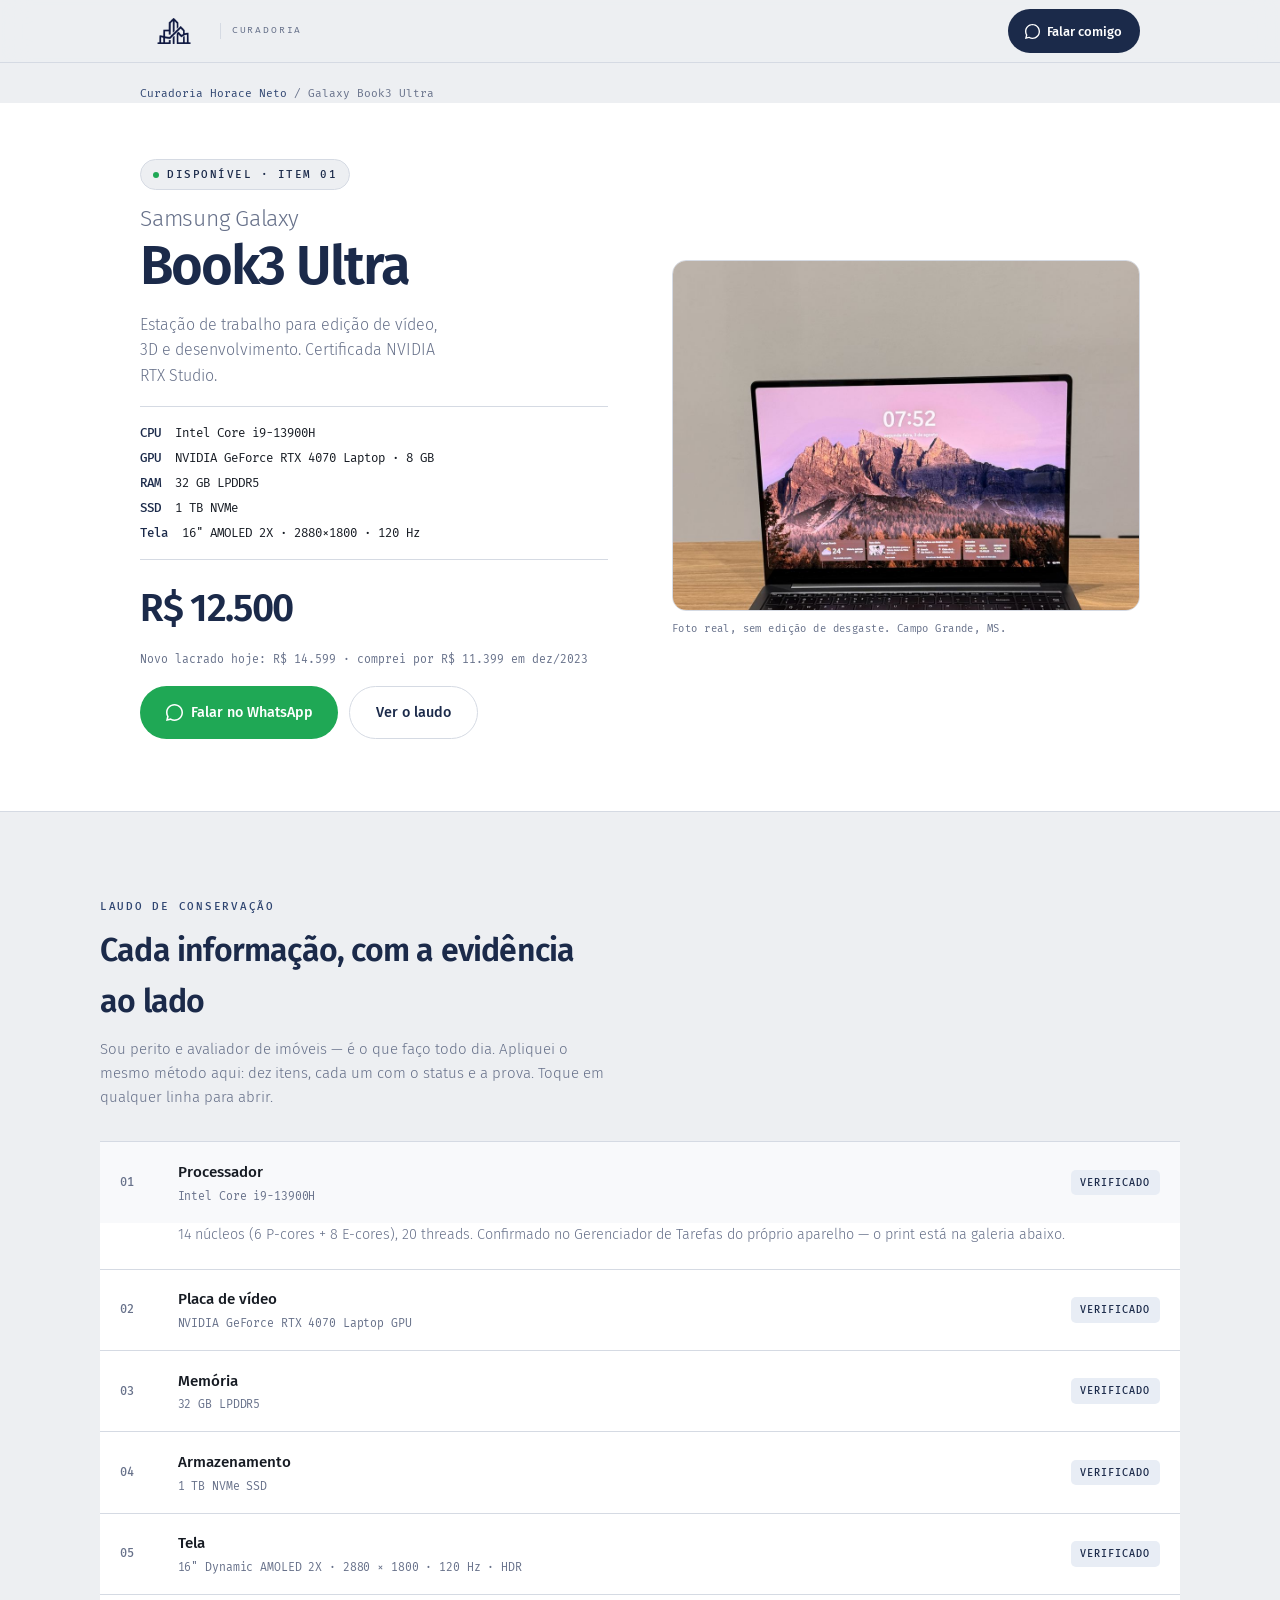
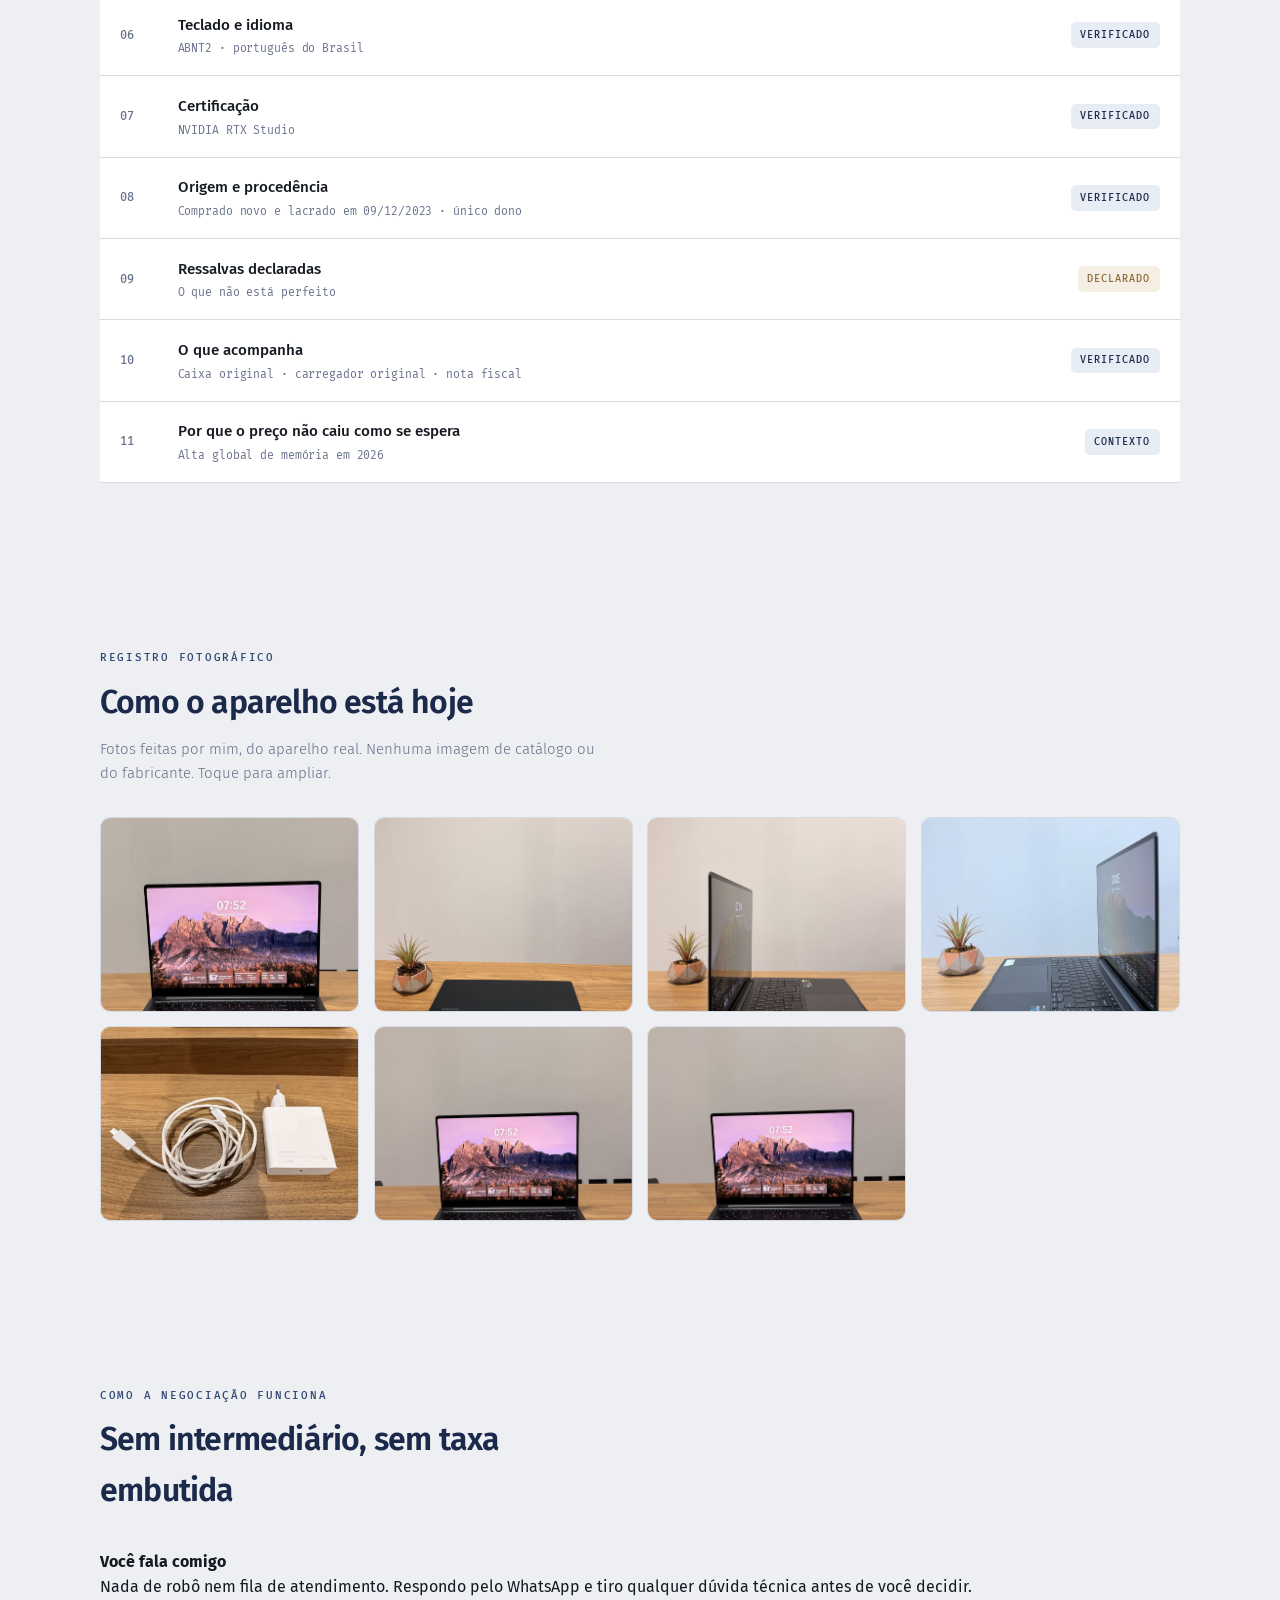
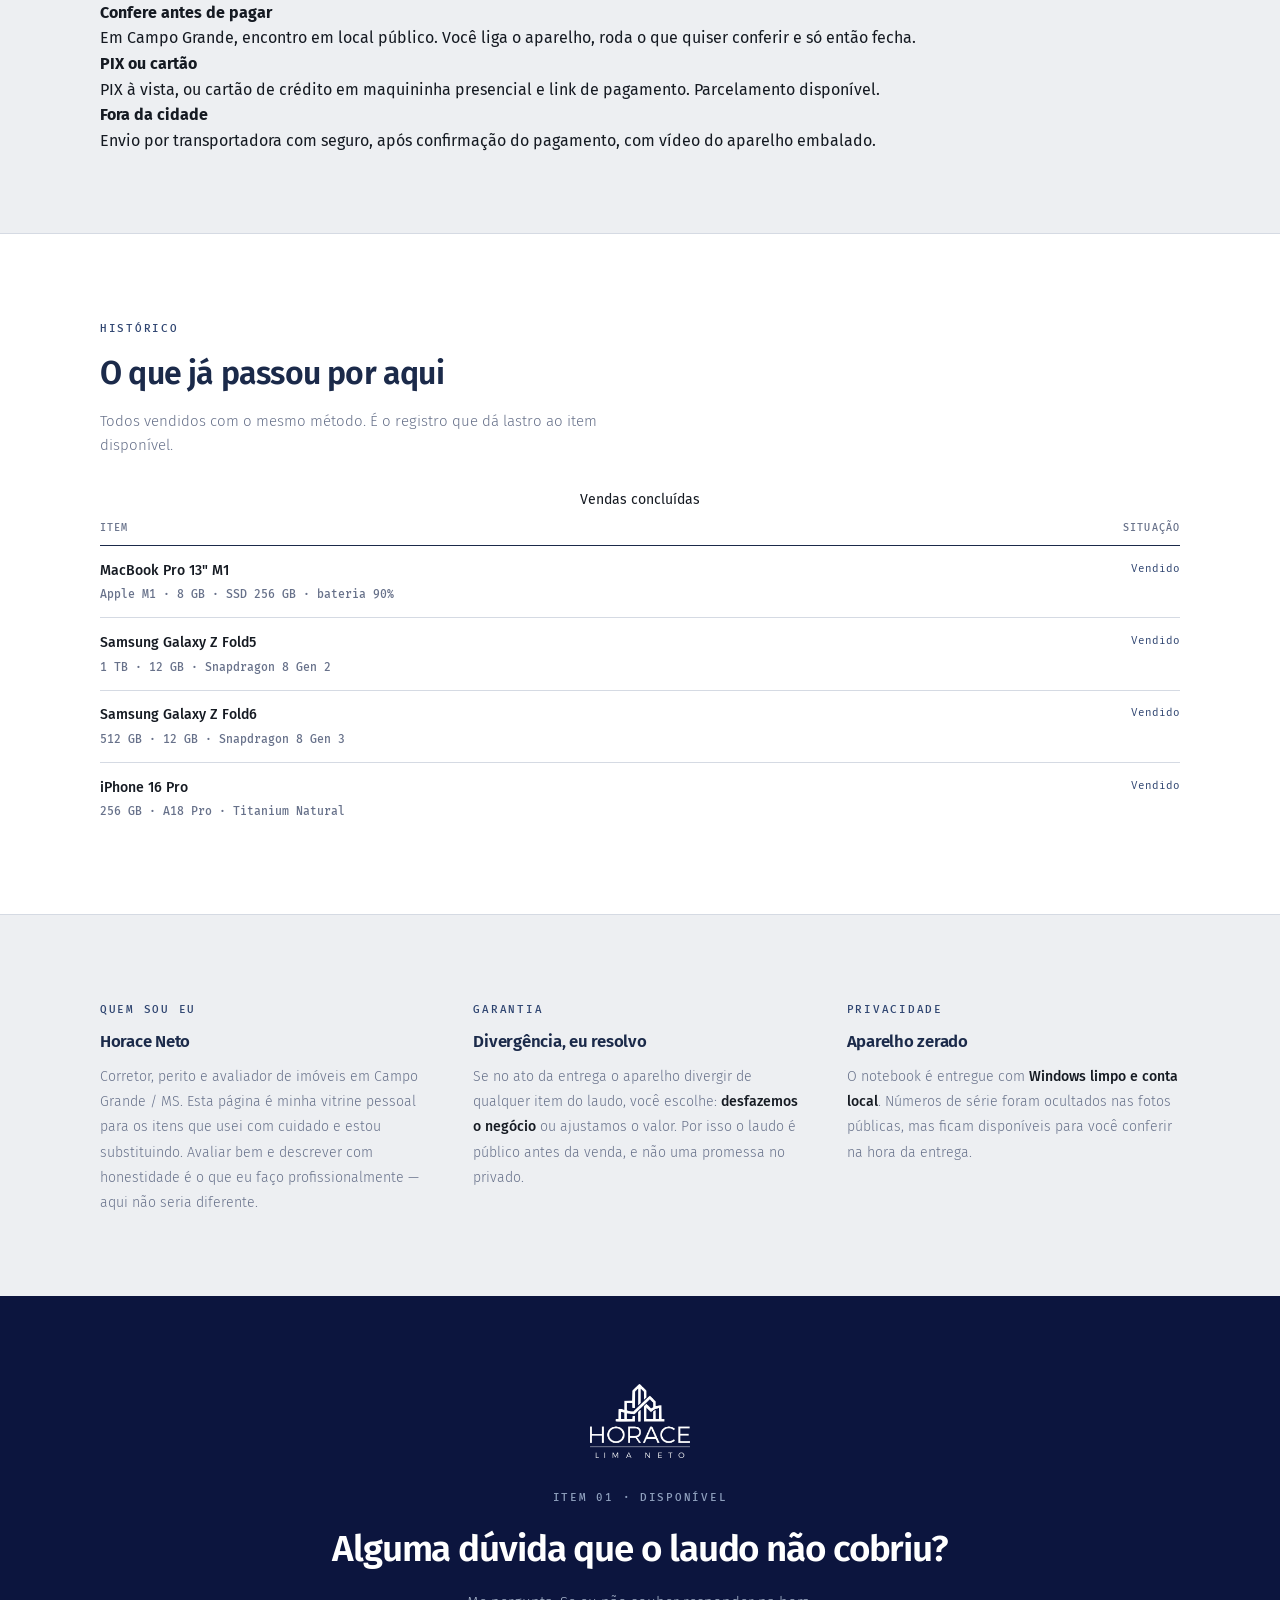
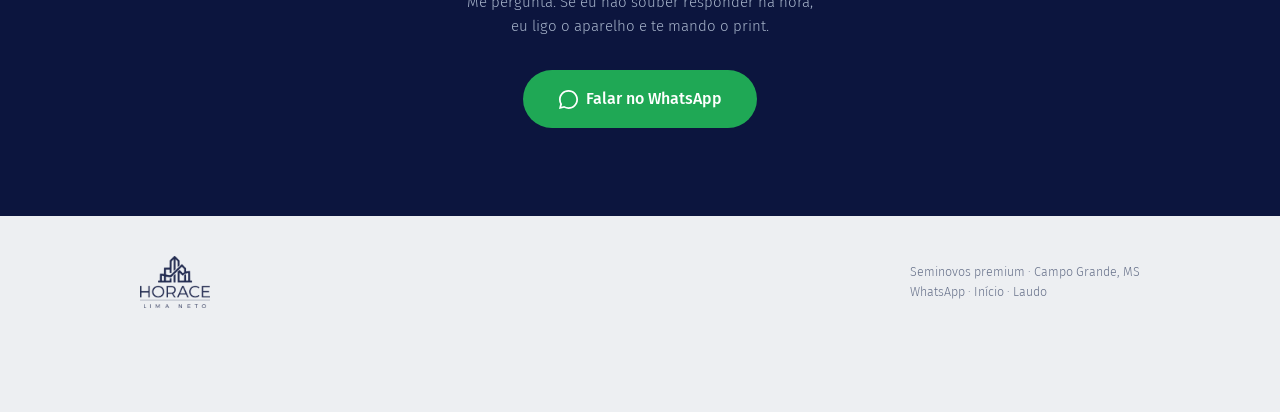
==== book3-ultra.html @ 6c4b1e87 "Curadoria Horace Neto — Galaxy Book3 Ultra" ====
<!DOCTYPE html>
<html lang="pt-BR">
<head>
<meta charset="UTF-8">
<meta name="viewport" content="width=device-width, initial-scale=1.0">

<!-- ==========================================================
     PREENCHER ANTES DE PUBLICAR — procure por "PREENCHER" no arquivo
     1. Preço do Galaxy Book3 Ultra (aparece em 4 lugares)
     2. Mês/ano da compra
     3. Nota fiscal: sim ou não
     4. Caixa e carregador acompanham?
     5. Fotos: book3-1.jpg ... book3-5.jpg + book3-dxdiag.png
     6. og-book3.jpg  (1200x630, imagem do preview no WhatsApp)
     ========================================================== -->

<title>Galaxy Book3 Ultra · Curadoria Horace Neto — Campo Grande, MS</title>
<meta name="description" content="Samsung Galaxy Book3 Ultra com laudo de conservação item a item: i9-13900H, RTX 4070 Laptop, 32 GB, 1 TB, tela AMOLED 16&quot;. Verificado, documentado e negociado direto com Horace Neto.">
<meta name="theme-color" content="#1B2A4A">
<link rel="canonical" href="https://horaceneto.github.io/nettoshop/book3-ultra.html">

<!-- Open Graph — é isto que monta o cartão do link no WhatsApp -->
<meta property="og:type" content="product">
<meta property="og:locale" content="pt_BR">
<meta property="og:site_name" content="Curadoria Horace Neto">
<meta property="og:title" content="Galaxy Book3 Ultra — i9, RTX 4070, 32 GB, AMOLED 16&quot;">
<meta property="og:description" content="Estação de trabalho criativa com laudo de conservação item a item. Verificado e documentado.">
<meta property="og:url" content="https://horaceneto.github.io/nettoshop/book3-ultra.html">
<meta property="og:image" content="https://horaceneto.github.io/nettoshop/og-book3.jpg">
<meta property="og:image:width" content="1200">
<meta property="og:image:height" content="630">
<meta property="og:image:alt" content="Samsung Galaxy Book3 Ultra aberto, tela AMOLED acesa">
<meta name="twitter:card" content="summary_large_image">

<link rel="icon" href="data:image/svg+xml,<svg xmlns='http://www.w3.org/2000/svg' viewBox='0 0 64 64'><rect width='64' height='64' rx='12' fill='%230C153E'/><text x='32' y='43' font-family='Helvetica,Arial' font-size='28' font-weight='700' fill='%23fff' text-anchor='middle'>HN</text></svg>">

<link rel="preconnect" href="https://fonts.googleapis.com">
<link rel="preconnect" href="https://fonts.gstatic.com" crossorigin>
<link href="https://fonts.googleapis.com/css2?family=Fira+Sans:wght@300;400;500;600;700&family=Fira+Mono:wght@400;500;700&display=swap" rel="stylesheet">

<link rel="stylesheet" href="style.css">
</head>
<body>

<!-- ============ NAV ============ -->
<nav class="nav">
  <div class="nav-in">
    <a class="brand" href="index.html">
      <img src="assets/logo-mark-navy.png" alt="Horace Lima Neto" width="200" height="76">
      <span>Curadoria</span>
    </a>
    <a class="nav-wa" href="https://wa.me/5567999778448?text=Ol%C3%A1%2C%20Horace!%20Vi%20a%20p%C3%A1gina%20do%20Galaxy%20Book3%20Ultra%20e%20quero%20saber%20mais." target="_blank" rel="noopener">
      <svg width="15" height="15" viewBox="0 0 24 24" fill="currentColor" aria-hidden="true"><path d="M12 0C5.373 0 0 5.373 0 12c0 2.091.536 4.06 1.479 5.775L0 24l6.388-1.448A11.934 11.934 0 0012 24c6.627 0 12-5.373 12-12S18.627 0 12 0zm0 21.818a9.817 9.817 0 01-5.002-1.372l-.359-.214-3.72.976.99-3.624-.234-.373A9.818 9.818 0 012.182 12C2.182 6.58 6.58 2.182 12 2.182S21.818 6.58 21.818 12 17.42 21.818 12 21.818z"/></svg>
      <span>Falar comigo</span>
    </a>
  </div>
</nav>

<!-- ============ HERO ============ -->
<div class="wrap"><p class="crumb"><a href="index.html">Curadoria Horace Neto</a> / Galaxy Book3 Ultra</p></div>

<header class="hero" id="topo">
  <div class="hero-in">
    <div class="hero-txt">
      <span class="status"><span class="dot"></span>Disponível · Item 01</span>
      <h1><em>Samsung Galaxy</em>Book3 Ultra</h1>
      <p class="hero-lead">Estação de trabalho para edição de vídeo, 3D e desenvolvimento. Certificada NVIDIA RTX Studio.</p>
      <p class="hero-specs">
        <b>CPU</b> &nbsp;Intel Core i9-13900H<br>
        <b>GPU</b> &nbsp;NVIDIA GeForce RTX 4070 Laptop · 8 GB<br>
        <b>RAM</b> &nbsp;32 GB LPDDR5<br>
        <b>SSD</b> &nbsp;1 TB NVMe<br>
        <b>Tela</b> &nbsp;16" AMOLED 2X · 2880×1800 · 120 Hz
      </p>
      <span class="price-row">
        <b class="price">R$ 12.500</b>
        <span class="price-ref">Novo lacrado hoje: R$ 14.599 · comprei por R$ 11.399 em dez/2023</span>
      </span>
      <span class="acts">
        <a class="btn btn-wa" href="https://wa.me/5567999778448?text=Ol%C3%A1%2C%20Horace!%20Tenho%20interesse%20no%20Galaxy%20Book3%20Ultra." target="_blank" rel="noopener">
          <svg width="17" height="17" viewBox="0 0 24 24" fill="currentColor" aria-hidden="true"><path d="M12 0C5.373 0 0 5.373 0 12c0 2.091.536 4.06 1.479 5.775L0 24l6.388-1.448A11.934 11.934 0 0012 24c6.627 0 12-5.373 12-12S18.627 0 12 0zm0 21.818a9.817 9.817 0 01-5.002-1.372l-.359-.214-3.72.976.99-3.624-.234-.373A9.818 9.818 0 012.182 12C2.182 6.58 6.58 2.182 12 2.182S21.818 6.58 21.818 12 17.42 21.818 12 21.818z"/></svg>
          Falar no WhatsApp
        </a>
        <a class="btn btn-out" href="#laudo">Ver o laudo</a>
      </span>
    </div>

    <figure class="hero-fig">
      <span class="hero-img"><img src="book3-1.jpg" alt="Samsung Galaxy Book3 Ultra aberto, tela AMOLED acesa" width="800" height="600" fetchpriority="high"></span>
      <figcaption>Foto real, sem edição de desgaste. Campo Grande, MS.</figcaption>
    </figure>
  </div>
</header>

<!-- ============ LAUDO ============ -->
<section class="sec wrap" id="laudo">
  <div class="sec-head">
    <span class="tag">Laudo de conservação</span>
    <h2>Cada informação, com a evidência ao lado</h2>
    <p>Sou perito e avaliador de imóveis — é o que faço todo dia. Apliquei o mesmo método aqui: dez itens, cada um com o status e a prova. Toque em qualquer linha para abrir.</p>
  </div>

  <div class="laudo">

    <details class="item" open>
      <summary><span class="num">01</span><span class="item-name">Processador<small>Intel Core i9-13900H</small></span><span class="chip chip-ok">Verificado</span></summary>
      <div class="item-body">14 núcleos (6 P-cores + 8 E-cores), 20 threads. Confirmado no Gerenciador de Tarefas do próprio aparelho — o print está na galeria abaixo.</div>
    </details>

    <details class="item">
      <summary><span class="num">02</span><span class="item-name">Placa de vídeo<small>NVIDIA GeForce RTX 4070 Laptop GPU</small></span><span class="chip chip-ok">Verificado</span></summary>
      <div class="item-body">
        <strong>7.949 MB de memória dedicada.</strong> Confirmado pelo relatório <strong>DxDiag</strong> do Windows, gerado no próprio aparelho — não pelo adesivo do fabricante, que não prova modelo de GPU.<br><br>
        <a href="dxdiag-extrato.txt" target="_blank" rel="noopener" style="font-family:var(--mono);font-size:.8rem;color:var(--navy);font-weight:500">↓ Abrir o extrato do DxDiag</a>
      </div>
    </details>

    <details class="item">
      <summary><span class="num">03</span><span class="item-name">Memória<small>32 GB LPDDR5</small></span><span class="chip chip-ok">Verificado</span></summary>
      <div class="item-body">O DxDiag registra <strong>32.768 MB</strong>. A memória é soldada à placa, como em toda a linha Book3 Ultra — <strong>não é expansível</strong>. Declaro isso porque costuma pegar comprador de surpresa depois da venda.</div>
    </details>

    <details class="item">
      <summary><span class="num">04</span><span class="item-name">Armazenamento<small>1 TB NVMe SSD</small></span><span class="chip chip-ok">Verificado</span></summary>
      <div class="item-body">Será entregue formatado, com Windows 11 reinstalado limpo e conta local. Nenhum dado pessoal meu permanece no aparelho.</div>
    </details>

    <details class="item">
      <summary><span class="num">05</span><span class="item-name">Tela<small>16" Dynamic AMOLED 2X · 2880 × 1800 · 120 Hz · HDR</small></span><span class="chip chip-ok">Verificado</span></summary>
      <div class="item-body">
        O DxDiag registra o painel <strong>Samsung OLED Display</strong> operando em modo nativo <strong>2880 × 1800 a 120 Hz</strong>, com suporte a HDR. Consta no extrato acima.<br><br>
        Convido você a conferir a tela pessoalmente, em tela branca e preta cheias, antes de fechar negócio.
      </div>
    </details>

    <details class="item">
      <summary><span class="num">06</span><span class="item-name">Teclado e idioma<small>ABNT2 · português do Brasil</small></span><span class="chip chip-ok">Verificado</span></summary>
      <div class="item-body">Layout brasileiro com cedilha e acentuação nativos. Vale conferir: boa parte dos Book3 Ultra anunciados no Brasil é importada com teclado US.</div>
    </details>

    <details class="item">
      <summary><span class="num">07</span><span class="item-name">Certificação<small>NVIDIA RTX Studio</small></span><span class="chip chip-ok">Verificado</span></summary>
      <div class="item-body">A linha RTX Studio dá acesso aos drivers NVIDIA Studio, voltados a estabilidade em aplicações criativas — perfil diferente do driver Game Ready. É por isso que descrevo o aparelho como estação de trabalho, não como notebook gamer. O aparelho também traz certificação <strong>Intel Evo</strong>.</div>
    </details>

    <details class="item">
      <summary><span class="num">08</span><span class="item-name">Origem e procedência<small>Comprado novo e lacrado em 09/12/2023 · único dono</small></span><span class="chip chip-ok">Verificado</span></summary>
      <div class="item-body">
        Comprado <strong>novo e lacrado direto da Samsung em 09 de dezembro de 2023</strong>, por R$ 11.399,40. Sempre comigo desde então — <strong>único dono</strong>. <strong>Acompanha a nota fiscal de compra em meu nome.</strong><br><br>
        O adesivo de especificações no apoio de mão é o original de fábrica; nunca foi removido nem substituído.
      </div>
    </details>

    <details class="item">
      <summary><span class="num">09</span><span class="item-name">Ressalvas declaradas<small>O que não está perfeito</small></span><span class="chip chip-flag">Declarado</span></summary>
      <div class="item-body">
        <strong>Cabo do carregador com amarelamento natural do uso.</strong> É estético, não afeta o funcionamento, e está visível nas fotos exatamente como é.<br><br>
        Nenhuma foto desta página foi editada para disfarçar desgaste. Ajustei apenas enquadramento e exposição, e ocultei números de série. Se eu escondesse isto aqui, você não teria motivo para acreditar nos oito itens acima.
      </div>
    </details>

    <details class="item">
      <summary><span class="num">10</span><span class="item-name">O que acompanha<small>Caixa original · carregador original · nota fiscal</small></span><span class="chip chip-ok">Verificado</span></summary>
      <div class="item-body">
        <strong>Caixa original</strong>, <strong>carregador original Samsung</strong> e <strong>nota fiscal de compra</strong> em meu nome.<br><br>
        A nota fiscal também facilita para você: comprova procedência lícita e a data exata de aquisição.<br><img class="proof" src="book3-5.jpg" alt="Carregador original Samsung com cabo USB-C" width="520" height="390" loading="lazy">
      </div>
    </details>

    <details class="item">
      <summary><span class="num">11</span><span class="item-name">Por que o preço não caiu como se espera<small>Alta global de memória em 2026</small></span><span class="chip chip-ok">Contexto</span></summary>
      <div class="item-body">
        Notebook usado costuma perder valor rápido. Este não perdeu, e a razão é pública: a corrida por data centers de IA consumiu a capacidade mundial de fabricação de memória. Em 2026 os contratos de DRAM subiram acima de 90% em um único trimestre, e projeta-se alta de até 40% no preço de notebooks novos.<br><br>
        Este aparelho tem <strong>32 GB LPDDR5 soldados e 1 TB NVMe</strong> — exatamente os componentes em falta. Analistas de mercado não projetam normalização antes do fim de 2027.<br><br>
        Prefiro explicar isso a deixar você achar que o preço é arbitrário. <strong>Comprei por R$ 11.399,40 em dezembro de 2023</strong>; o mesmo modelo novo e lacrado é anunciado hoje por cerca de R$ 14.599.
      </div>
    </details>

  </div>
</section>

<!-- ============ GALERIA ============ -->
<section class="sec wrap" id="fotos">
  <div class="sec-head">
    <span class="tag">Registro fotográfico</span>
    <h2>Como o aparelho está hoje</h2>
    <p>Fotos feitas por mim, do aparelho real. Nenhuma imagem de catálogo ou do fabricante. Toque para ampliar.</p>
  </div>
  <div class="gal" id="gal">
    <button type="button"><img src="book3-1.jpg" alt="Galaxy Book3 Ultra aberto sobre a mesa, tela de bloqueio acesa" loading="lazy" width="400" height="300"></button>
    <button type="button"><img src="book3-2.jpg" alt="Galaxy Book3 Ultra fechado, tampa em grafite com logo Samsung" loading="lazy" width="400" height="300"></button>
    <button type="button"><img src="book3-3.jpg" alt="Lateral esquerda: HDMI 2.0 e duas portas Thunderbolt 4" loading="lazy" width="400" height="300"></button>
    <button type="button"><img src="book3-4.jpg" alt="Lateral direita: USB-C, USB-A 3.2 e entrada de fone" loading="lazy" width="400" height="300"></button>
    <button type="button"><img src="book3-5.jpg" alt="Carregador original Samsung com cabo USB-C" loading="lazy" width="400" height="300"></button>
    <button type="button"><img src="book3-6.jpg" alt="Teclado ABNT2 completo, com bloco numerico" loading="lazy" width="400" height="300"></button>
    <button type="button"><img src="book3-7.jpg" alt="Vista frontal da tela AMOLED de 16 polegadas" loading="lazy" width="400" height="300"></button>
  </div>
</section>

<!-- ============ COMO FUNCIONA ============ -->
<section class="sec wrap">
  <div class="sec-head">
    <span class="tag">Como a negociação funciona</span>
    <h2>Sem intermediário, sem taxa embutida</h2>
  </div>
  <div class="incl">
    <div><b>Você fala comigo</b><p>Nada de robô nem fila de atendimento. Respondo pelo WhatsApp e tiro qualquer dúvida técnica antes de você decidir.</p></div>
    <div><b>Confere antes de pagar</b><p>Em Campo Grande, encontro em local público. Você liga o aparelho, roda o que quiser conferir e só então fecha.</p></div>
    <div><b>PIX ou cartão</b><p>PIX à vista, ou cartão de crédito em maquininha presencial e link de pagamento. Parcelamento disponível.</p></div>
    <div><b>Fora da cidade</b><p>Envio por transportadora com seguro, após confirmação do pagamento, com vídeo do aparelho embalado.</p></div>
  </div>
</section>

<!-- ============ HISTÓRICO ============ -->
<div class="ledger-bg">
  <section class="sec wrap">
    <div class="sec-head">
      <span class="tag">Histórico</span>
      <h2>O que já passou por aqui</h2>
      <p>Todos vendidos com o mesmo método. É o registro que dá lastro ao item disponível.</p>
    </div>
    <table class="ledger">
      <caption>Vendas concluídas</caption>
      <thead><tr><th scope="col">Item</th><th scope="col" style="text-align:right">Situação</th></tr></thead>
      <tbody>
        <tr><td class="l-item">MacBook Pro 13" M1<span class="l-spec">Apple M1 · 8 GB · SSD 256 GB · bateria 90%</span></td><td class="l-st">Vendido</td></tr>
        <tr><td class="l-item">Samsung Galaxy Z Fold5<span class="l-spec">1 TB · 12 GB · Snapdragon 8 Gen 2</span></td><td class="l-st">Vendido</td></tr>
        <tr><td class="l-item">Samsung Galaxy Z Fold6<span class="l-spec">512 GB · 12 GB · Snapdragon 8 Gen 3</span></td><td class="l-st">Vendido</td></tr>
        <tr><td class="l-item">iPhone 16 Pro<span class="l-spec">256 GB · A18 Pro · Titanium Natural</span></td><td class="l-st">Vendido</td></tr>
      </tbody>
    </table>
  </section>
</div>

<!-- ============ INFO ============ -->
<section class="sec wrap" id="sobre">
  <div class="info">
    <div>
      <span class="tag">Quem sou eu</span>
      <h3>Horace Neto</h3>
      <p>Corretor, perito e avaliador de imóveis em Campo Grande / MS. Esta página é minha vitrine pessoal para os itens que usei com cuidado e estou substituindo. Avaliar bem e descrever com honestidade é o que eu faço profissionalmente — aqui não seria diferente.</p>
    </div>
    <div>
      <span class="tag">Garantia</span>
      <h3>Divergência, eu resolvo</h3>
      <p>Se no ato da entrega o aparelho divergir de qualquer item do laudo, você escolhe: <strong>desfazemos o negócio</strong> ou ajustamos o valor. Por isso o laudo é público antes da venda, e não uma promessa no privado.</p>
    </div>
    <div>
      <span class="tag">Privacidade</span>
      <h3>Aparelho zerado</h3>
      <p>O notebook é entregue com <strong>Windows limpo e conta local</strong>. Números de série foram ocultados nas fotos públicas, mas ficam disponíveis para você conferir na hora da entrega.</p>
    </div>
  </div>
</section>

<!-- ============ CTA ============ -->
<section class="cta">
  <img src="assets/logo-white.png" alt="Horace Lima Neto" width="720" height="538" loading="lazy">
  <span class="tag">Item 01 · Disponível</span>
  <h2>Alguma dúvida que o laudo não cobriu?</h2>
  <p>Me pergunta. Se eu não souber responder na hora, eu ligo o aparelho e te mando o print.</p>
  <a class="btn btn-wa" href="https://wa.me/5567999778448?text=Ol%C3%A1%2C%20Horace!%20Li%20o%20laudo%20do%20Galaxy%20Book3%20Ultra%20e%20tenho%20uma%20d%C3%BAvida." target="_blank" rel="noopener" style="font-size:1rem;padding:1rem 2.2rem">
    <svg width="19" height="19" viewBox="0 0 24 24" fill="currentColor" aria-hidden="true"><path d="M12 0C5.373 0 0 5.373 0 12c0 2.091.536 4.06 1.479 5.775L0 24l6.388-1.448A11.934 11.934 0 0012 24c6.627 0 12-5.373 12-12S18.627 0 12 0zm0 21.818a9.817 9.817 0 01-5.002-1.372l-.359-.214-3.72.976.99-3.624-.234-.373A9.818 9.818 0 012.182 12C2.182 6.58 6.58 2.182 12 2.182S21.818 6.58 21.818 12 17.42 21.818 12 21.818z"/></svg>
    Falar no WhatsApp
  </a>
</section>

<footer class="ft">
  <img src="assets/logo-navy.png" alt="Horace Lima Neto" width="720" height="538" loading="lazy">
  <p>Seminovos premium · Campo Grande, MS<br>
     <a href="https://wa.me/5567999778448" target="_blank" rel="noopener">WhatsApp</a> · <a href="index.html">Início</a> · <a href="#laudo">Laudo</a></p>
</footer>

<!-- ============ BARRA FIXA MOBILE ============ -->
<div class="bar">
  <span class="bar-price"><b>R$ 12.500</b><span>Galaxy Book3 Ultra</span></span>
  <a class="btn btn-wa" href="https://wa.me/5567999778448?text=Ol%C3%A1%2C%20Horace!%20Tenho%20interesse%20no%20Galaxy%20Book3%20Ultra." target="_blank" rel="noopener">Falar no WhatsApp</a>
</div>

<!-- ============ LIGHTBOX ============ -->
<div class="lb" id="lb" role="dialog" aria-modal="true" aria-label="Foto ampliada">
  <button class="lb-x" onclick="lbOff()" aria-label="Fechar">&#10005;</button>
  <button class="lb-p" onclick="lbGo(-1,event)" aria-label="Anterior">&#8249;</button>
  <img id="lbImg" src="" alt="">
  <button class="lb-n" onclick="lbGo(1,event)" aria-label="Próxima">&#8250;</button>
  <span class="lb-c" id="lbC"></span>
</div>

<script type="application/ld+json">
{
  "@context":"https://schema.org",
  "@type":"Product",
  "name":"Samsung Galaxy Book3 Ultra",
  "description":"Estação de trabalho criativa: Intel Core i9-13900H, NVIDIA GeForce RTX 4070 Laptop GPU, 32 GB LPDDR5, 1 TB NVMe, tela 16 polegadas Dynamic AMOLED 2X, teclado ABNT2. Certificação NVIDIA RTX Studio.",
  "brand":{"@type":"Brand","name":"Samsung"},
  "itemCondition":"https://schema.org/UsedCondition",
  "image":"https://horaceneto.github.io/nettoshop/book3-1.jpg",
  "offers":{
    "@type":"Offer",
    "priceCurrency":"BRL",
    "price":"12500.00",
    "availability":"https://schema.org/InStock",
    "seller":{"@type":"Person","name":"Horace Neto"},
    "areaServed":"Campo Grande, MS"
  }
}
</script>

<script>
(function(){
  var imgs = [].slice.call(document.querySelectorAll('#gal img'));
  var srcs = imgs.map(function(i){return i.src;});
  var idx = 0;
  var lb = document.getElementById('lb'), lbImg = document.getElementById('lbImg'), lbC = document.getElementById('lbC');

  function show(){ lbImg.src = srcs[idx]; lbImg.alt = imgs[idx].alt; lbC.textContent = (idx+1) + ' / ' + srcs.length; }
  window.lbGo = function(d, e){ if(e) e.stopPropagation(); idx = (idx + d + srcs.length) % srcs.length; show(); };
  window.lbOff = function(){ lb.classList.remove('on'); document.body.style.overflow = ''; };

  imgs.forEach(function(img, i){
    img.parentNode.addEventListener('click', function(){
      idx = i; show(); lb.classList.add('on'); document.body.style.overflow = 'hidden';
    });
  });

  lb.addEventListener('click', function(e){ if(e.target === lb) lbOff(); });
  document.addEventListener('keydown', function(e){
    if(!lb.classList.contains('on')) return;
    if(e.key === 'Escape') lbOff();
    if(e.key === 'ArrowRight') lbGo(1);
    if(e.key === 'ArrowLeft') lbGo(-1);
  });
})();
</script>

</body>
</html>
---- style.css ----
/* ============================================================
   Curadoria Horace Neto — folha de estilo compartilhada
   Usada por index.html e por todas as páginas de produto.
   ============================================================ */

*,*::before,*::after{box-sizing:border-box;margin:0;padding:0}

:root{
  --navy:#1B2A4A;        /* navy de interface */
  --navy-deep:#0C153E;   /* cor exata do logo — fundos escuros */
  --navy-soft:#2E4470;
  --paper:#EDEFF2;
  --surface:#FFFFFF;
  --ink:#151A22;
  --muted:#67718A;
  --rule:#D5DAE3;
  --flag:#8A6A3B;        /* ressalvas declaradas */
  --flag-bg:#F5EFE3;
  --wa:#1FA855;
  --wa-h:#178443;
  --sans:'Fira Sans',-apple-system,BlinkMacSystemFont,sans-serif;
  --mono:'Fira Mono','SF Mono',Menlo,monospace;
  --pad:clamp(1.25rem,5vw,2.5rem);
  --maxw:1080px;
}

html{scroll-behavior:smooth;-webkit-text-size-adjust:100%}
body{background:var(--paper);color:var(--ink);font-family:var(--sans);line-height:1.6;-webkit-font-smoothing:antialiased}
img{display:block;max-width:100%}
a{color:inherit}
:focus-visible{outline:2.5px solid var(--navy);outline-offset:3px;border-radius:2px}

.wrap{max-width:var(--maxw);margin:0 auto;padding-left:var(--pad);padding-right:var(--pad)}
.tag{font-family:var(--mono);font-size:.68rem;font-weight:500;letter-spacing:.16em;text-transform:uppercase;color:var(--navy-soft)}

/* ---------- NAV ---------- */
.nav{position:sticky;top:0;z-index:100;background:rgba(237,239,242,.9);backdrop-filter:blur(14px);-webkit-backdrop-filter:blur(14px);border-bottom:1px solid var(--rule)}
.nav-in{max-width:var(--maxw);margin:0 auto;padding:0 var(--pad);height:62px;display:flex;align-items:center;justify-content:space-between;gap:1rem}
.brand{display:flex;align-items:center;gap:.7rem;text-decoration:none;min-height:44px}
.brand img{height:26px;width:auto}
.brand span{font-family:var(--mono);font-size:.6rem;letter-spacing:.19em;text-transform:uppercase;color:var(--muted);border-left:1px solid var(--rule);padding-left:.7rem;white-space:nowrap}
.nav-wa{display:inline-flex;align-items:center;gap:.45rem;background:var(--navy);color:#fff;font-size:.82rem;font-weight:500;padding:.6rem 1.1rem;border-radius:999px;text-decoration:none;min-height:44px;transition:background .18s}
.nav-wa:hover{background:var(--navy-soft)}

/* ---------- BOTÕES ---------- */
.btn{display:inline-flex;align-items:center;justify-content:center;gap:.5rem;font-family:var(--sans);font-size:.9rem;font-weight:500;padding:.85rem 1.6rem;border-radius:999px;text-decoration:none;border:none;cursor:pointer;min-height:48px;transition:background .18s,border-color .18s}
.btn-wa{background:var(--wa);color:#fff}
.btn-wa:hover{background:var(--wa-h)}
.btn-navy{background:var(--navy);color:#fff}
.btn-navy:hover{background:var(--navy-soft)}
.btn-out{background:transparent;color:var(--navy);border:1.5px solid var(--rule)}
.btn-out:hover{border-color:var(--navy)}

/* ---------- SEÇÕES ---------- */
.sec{padding:clamp(3rem,7vw,5rem) 0}
.sec-head{margin-bottom:2rem;max-width:56ch}
.sec-head h2{font-size:clamp(1.4rem,3.2vw,2rem);font-weight:600;letter-spacing:-.025em;color:var(--navy);margin-top:.5rem}
.sec-head p{color:var(--muted);font-weight:300;font-size:.94rem;margin-top:.6rem}

/* ---------- STATUS ---------- */
.status{display:inline-flex;align-items:center;gap:.5rem;font-family:var(--mono);font-size:.68rem;font-weight:500;letter-spacing:.14em;text-transform:uppercase;color:var(--navy);background:var(--paper);border:1px solid var(--rule);padding:.35rem .75rem;border-radius:999px}
.status.on-white{background:#F5F6F8}
.dot{width:6px;height:6px;border-radius:50%;background:var(--wa);flex-shrink:0}

/* ---------- PREÇO ---------- */
.price-row{display:flex;align-items:baseline;gap:.7rem;flex-wrap:wrap}
.price{font-size:clamp(1.8rem,4.5vw,2.4rem);font-weight:600;color:var(--navy);letter-spacing:-.035em}
.price-ref{font-family:var(--mono);font-size:.72rem;color:var(--muted)}

/* ---------- HISTÓRICO (livro-razão) ---------- */
.ledger-bg{background:var(--surface);border-top:1px solid var(--rule);border-bottom:1px solid var(--rule)}
.ledger{width:100%;border-collapse:collapse;font-size:.88rem}
.ledger th{text-align:left;font-family:var(--mono);font-size:.63rem;font-weight:500;letter-spacing:.11em;text-transform:uppercase;color:var(--muted);padding:.55rem 0;border-bottom:1.5px solid var(--navy)}
.ledger td{padding:.85rem 0;border-bottom:1px solid var(--rule);vertical-align:top}
.ledger tr:last-child td{border-bottom:none}
.ledger .l-item{font-weight:500;color:var(--ink)}
.ledger .l-spec{font-family:var(--mono);font-size:.72rem;color:var(--muted);display:block;margin-top:.2rem}
.ledger .l-st{font-family:var(--mono);font-size:.68rem;color:var(--navy-soft);text-align:right;white-space:nowrap}

/* ---------- INFO ---------- */
.info{display:grid;grid-template-columns:repeat(auto-fit,minmax(250px,1fr));gap:2.5rem}
.info h3{font-size:1.05rem;font-weight:600;color:var(--navy);margin:.45rem 0 .55rem;letter-spacing:-.015em}
.info p{font-size:.88rem;color:var(--muted);font-weight:300;line-height:1.8}
.info strong{color:var(--ink);font-weight:500}

/* ---------- CTA ---------- */
.cta{background:var(--navy-deep);color:#fff;text-align:center;padding:clamp(3.5rem,8vw,5.5rem) var(--pad)}
.cta img{height:74px;width:auto;margin:0 auto 1.6rem}
.cta h2{font-size:clamp(1.5rem,4vw,2.3rem);font-weight:600;letter-spacing:-.03em;margin:.7rem 0}
.cta .tag{color:#8FA0BE}
.cta p{color:#A5B2C9;font-weight:300;font-size:.94rem;margin-bottom:2rem;max-width:44ch;margin-left:auto;margin-right:auto}

/* ---------- FOOTER ---------- */
.ft{padding:2.5rem var(--pad) 6.5rem;max-width:var(--maxw);margin:0 auto;display:flex;flex-wrap:wrap;gap:1.5rem;justify-content:space-between;align-items:center}
.ft img{height:52px;width:auto;opacity:.9}
.ft p{font-size:.78rem;color:var(--muted);font-weight:300}
.ft a{color:var(--muted);text-decoration:none}
.ft a:hover{color:var(--navy)}

/* ---------- BARRA FIXA MOBILE ---------- */
.bar{position:fixed;left:0;right:0;bottom:0;z-index:120;display:none;align-items:center;justify-content:space-between;gap:1rem;background:rgba(255,255,255,.96);backdrop-filter:blur(12px);-webkit-backdrop-filter:blur(12px);border-top:1px solid var(--rule);padding:.7rem 1.1rem calc(.7rem + env(safe-area-inset-bottom))}
.bar-price{display:flex;flex-direction:column;line-height:1.2}
.bar-price b{font-size:1.1rem;font-weight:600;color:var(--navy);letter-spacing:-.02em}
.bar-price span{font-family:var(--mono);font-size:.6rem;letter-spacing:.1em;text-transform:uppercase;color:var(--muted)}
.bar .btn{flex:1;max-width:220px;padding:.75rem 1.2rem}

/* ---------- MARCADOR DE PENDÊNCIA (apagar ao publicar) ---------- */
.todo{background:#FFE8E8;color:#9B1C1C;font-family:var(--mono);font-size:.75em;font-weight:500;padding:.1em .4em;border-radius:4px;border:1px dashed #C53030}

/* ============================================================
   HOME
   ============================================================ */
.intro{background:var(--surface);border-bottom:1px solid var(--rule);text-align:center;padding:clamp(3rem,8vw,5rem) var(--pad) clamp(2.5rem,6vw,4rem)}
.intro img{height:clamp(120px,17vw,168px);width:auto;margin:0 auto 1.8rem}
.intro h1{font-size:clamp(1.5rem,3.6vw,2.15rem);font-weight:600;letter-spacing:-.03em;color:var(--navy);max-width:20ch;margin:0 auto .9rem;line-height:1.2}
.intro p{color:var(--muted);font-weight:300;font-size:1rem;max-width:52ch;margin:0 auto}

/* faixa do item disponível */
.offer{display:grid;grid-template-columns:1fr 1fr;gap:0;background:var(--surface);border:1px solid var(--rule);border-radius:16px;overflow:hidden}
.offer-img{background:var(--paper);aspect-ratio:4/3}
.offer-img img{width:100%;height:100%;object-fit:cover}
.offer-txt{padding:clamp(1.6rem,4vw,2.6rem);display:flex;flex-direction:column;align-items:flex-start;gap:1rem;justify-content:center}
.offer-txt h3{font-size:clamp(1.4rem,3vw,1.9rem);font-weight:600;letter-spacing:-.03em;color:var(--navy);line-height:1.15}
.offer-txt h3 em{display:block;font-style:normal;font-weight:300;color:var(--muted);font-size:.5em;margin-bottom:.3rem}
.offer-specs{font-family:var(--mono);font-size:.75rem;line-height:1.95;color:var(--ink);border-top:1px solid var(--rule);border-bottom:1px solid var(--rule);padding:.75rem 0;width:100%}
.offer-specs b{font-weight:500;color:var(--navy)}

/* método */
.method{display:grid;grid-template-columns:repeat(auto-fit,minmax(210px,1fr));gap:1px;background:var(--rule);border:1px solid var(--rule);border-radius:12px;overflow:hidden}
.method div{background:var(--surface);padding:1.5rem 1.3rem}
.method .n{font-family:var(--mono);font-size:.7rem;color:var(--muted);display:block;margin-bottom:.6rem}
.method b{display:block;font-size:.93rem;font-weight:500;color:var(--ink);margin-bottom:.35rem}
.method p{font-size:.83rem;color:var(--muted);font-weight:300;line-height:1.65}

/* ============================================================
   PÁGINA DE PRODUTO
   ============================================================ */
.crumb{font-family:var(--mono);font-size:.7rem;color:var(--muted);padding:1.4rem 0 0}
.crumb a{text-decoration:none;color:var(--navy-soft)}
.crumb a:hover{text-decoration:underline}

.hero{background:var(--surface);border-bottom:1px solid var(--rule)}
.hero-in{max-width:var(--maxw);margin:0 auto;padding:clamp(2rem,5vw,3.5rem) var(--pad) clamp(2.5rem,6vw,4.5rem);display:grid;grid-template-columns:1fr 1fr;gap:clamp(2rem,5vw,4rem);align-items:center}
.hero-txt{display:flex;flex-direction:column;align-items:flex-start;gap:1.1rem}
.hero h1{font-size:clamp(2rem,5.2vw,3.4rem);font-weight:600;letter-spacing:-.035em;line-height:1.04;color:var(--navy)}
.hero h1 em{display:block;font-style:normal;font-weight:300;color:var(--muted);font-size:.42em;letter-spacing:-.01em;margin-bottom:.4rem}
.hero-lead{font-size:1rem;color:var(--muted);font-weight:300;max-width:34ch}
.hero-specs{font-family:var(--mono);font-size:.78rem;line-height:2;color:var(--ink);border-top:1px solid var(--rule);border-bottom:1px solid var(--rule);padding:.85rem 0;width:100%}
.hero-specs b{font-weight:500;color:var(--navy)}
.acts{display:flex;gap:.7rem;flex-wrap:wrap;width:100%}
.hero-fig{margin:0}
.hero-img{display:block;border-radius:14px;overflow:hidden;background:var(--paper);aspect-ratio:4/3;border:1px solid var(--rule)}
.hero-img img{width:100%;height:100%;object-fit:cover}
.hero-fig figcaption{font-family:var(--mono);font-size:.66rem;color:var(--muted);margin-top:.6rem;letter-spacing:.04em}

/* LAUDO — elemento-assinatura */
.laudo{border-top:1px solid var(--rule)}
.item{border-bottom:1px solid var(--rule);background:var(--surface)}
.item summary{list-style:none;cursor:pointer;display:grid;grid-template-columns:2.6rem 1fr auto;align-items:center;gap:1rem;padding:1.1rem 1.25rem;min-height:60px}
.item summary::-webkit-details-marker{display:none}
.item summary:hover{background:#F8F9FB}
.item[open] summary{background:#F8F9FB}
.num{font-family:var(--mono);font-size:.75rem;font-weight:500;color:var(--muted)}
.item-name{font-size:.95rem;font-weight:500;color:var(--ink)}
.item-name small{display:block;font-family:var(--mono);font-size:.72rem;font-weight:400;color:var(--muted);margin-top:.15rem;letter-spacing:-.01em}
.chip{font-family:var(--mono);font-size:.63rem;font-weight:500;letter-spacing:.1em;text-transform:uppercase;padding:.3rem .6rem;border-radius:5px;white-space:nowrap}
.chip-ok{background:#E8EDF5;color:var(--navy)}
.chip-flag{background:var(--flag-bg);color:var(--flag)}
.item-body{padding:0 1.25rem 1.35rem calc(2.6rem + 2.25rem);font-size:.9rem;color:var(--muted);font-weight:300;line-height:1.7}
.item-body strong{color:var(--ink);font-weight:500}
.item-body .proof{display:block;margin-top:.9rem;border:1px solid var(--rule);border-radius:8px;overflow:hidden;max-width:520px}

/* GALERIA */
.gal{display:grid;grid-template-columns:repeat(auto-fill,minmax(220px,1fr));gap:.9rem}
.gal button{padding:0;border:1px solid var(--rule);border-radius:10px;overflow:hidden;background:var(--paper);cursor:zoom-in;aspect-ratio:4/3;display:block}
.gal img{width:100%;height:100%;object-fit:cover}

/* LIGHTBOX */
.lb{position:fixed;inset:0;z-index:9999;background:rgba(12,21,62,.96);display:none;align-items:center;justify-content:center}
.lb.on{display:flex}
.lb img{max-width:93vw;max-height:84vh;object-fit:contain;border-radius:8px}
.lb button{position:fixed;background:rgba(255,255,255,.14);border:none;color:#fff;border-radius:50%;width:48px;height:48px;font-size:1.3rem;cursor:pointer;display:flex;align-items:center;justify-content:center}
.lb button:hover{background:rgba(255,255,255,.26)}
.lb-x{top:1.1rem;right:1.1rem}
.lb-p{top:50%;left:1.1rem;transform:translateY(-50%)}
.lb-n{top:50%;right:1.1rem;transform:translateY(-50%)}
.lb-c{position:fixed;bottom:1.2rem;left:50%;transform:translateX(-50%);font-family:var(--mono);font-size:.75rem;color:rgba(255,255,255,.65)}

/* ============================================================
   RESPONSIVO
   ============================================================ */
@media(max-width:820px){
  .hero-in{grid-template-columns:1fr}
  .hero-fig{order:-1}
  .offer{grid-template-columns:1fr}
  .offer-img{aspect-ratio:16/10}
}
@media(max-width:640px){
  .brand span{display:none}
  .nav-wa span{display:none}
  .nav-wa{padding:.6rem .85rem}
  .bar{display:flex}
  .ft{flex-direction:column;text-align:center}
  .item summary{grid-template-columns:2.1rem 1fr;grid-template-areas:"n t" ". c";gap:.5rem .85rem;padding:1rem}
  .num{grid-area:n}
  .item-name{grid-area:t}
  .chip{grid-area:c;justify-self:start;margin-top:.35rem}
  .item-body{padding-left:calc(2.1rem + 1.85rem)}
  .ledger .l-st{font-size:.62rem}
}

@media(prefers-reduced-motion:no-preference){
  @keyframes up{from{opacity:0;transform:translateY(14px)}to{opacity:1;transform:none}}
  .hero-txt>*,.intro>*{animation:up .5s ease both}
  .hero-txt>*:nth-child(2),.intro>*:nth-child(2){animation-delay:.06s}
  .hero-txt>*:nth-child(3),.intro>*:nth-child(3){animation-delay:.12s}
  .hero-txt>*:nth-child(4){animation-delay:.18s}
  .hero-txt>*:nth-child(5){animation-delay:.24s}
  .hero-txt>*:nth-child(6){animation-delay:.30s}
  .hero-fig{animation:up .6s .08s ease both}
}
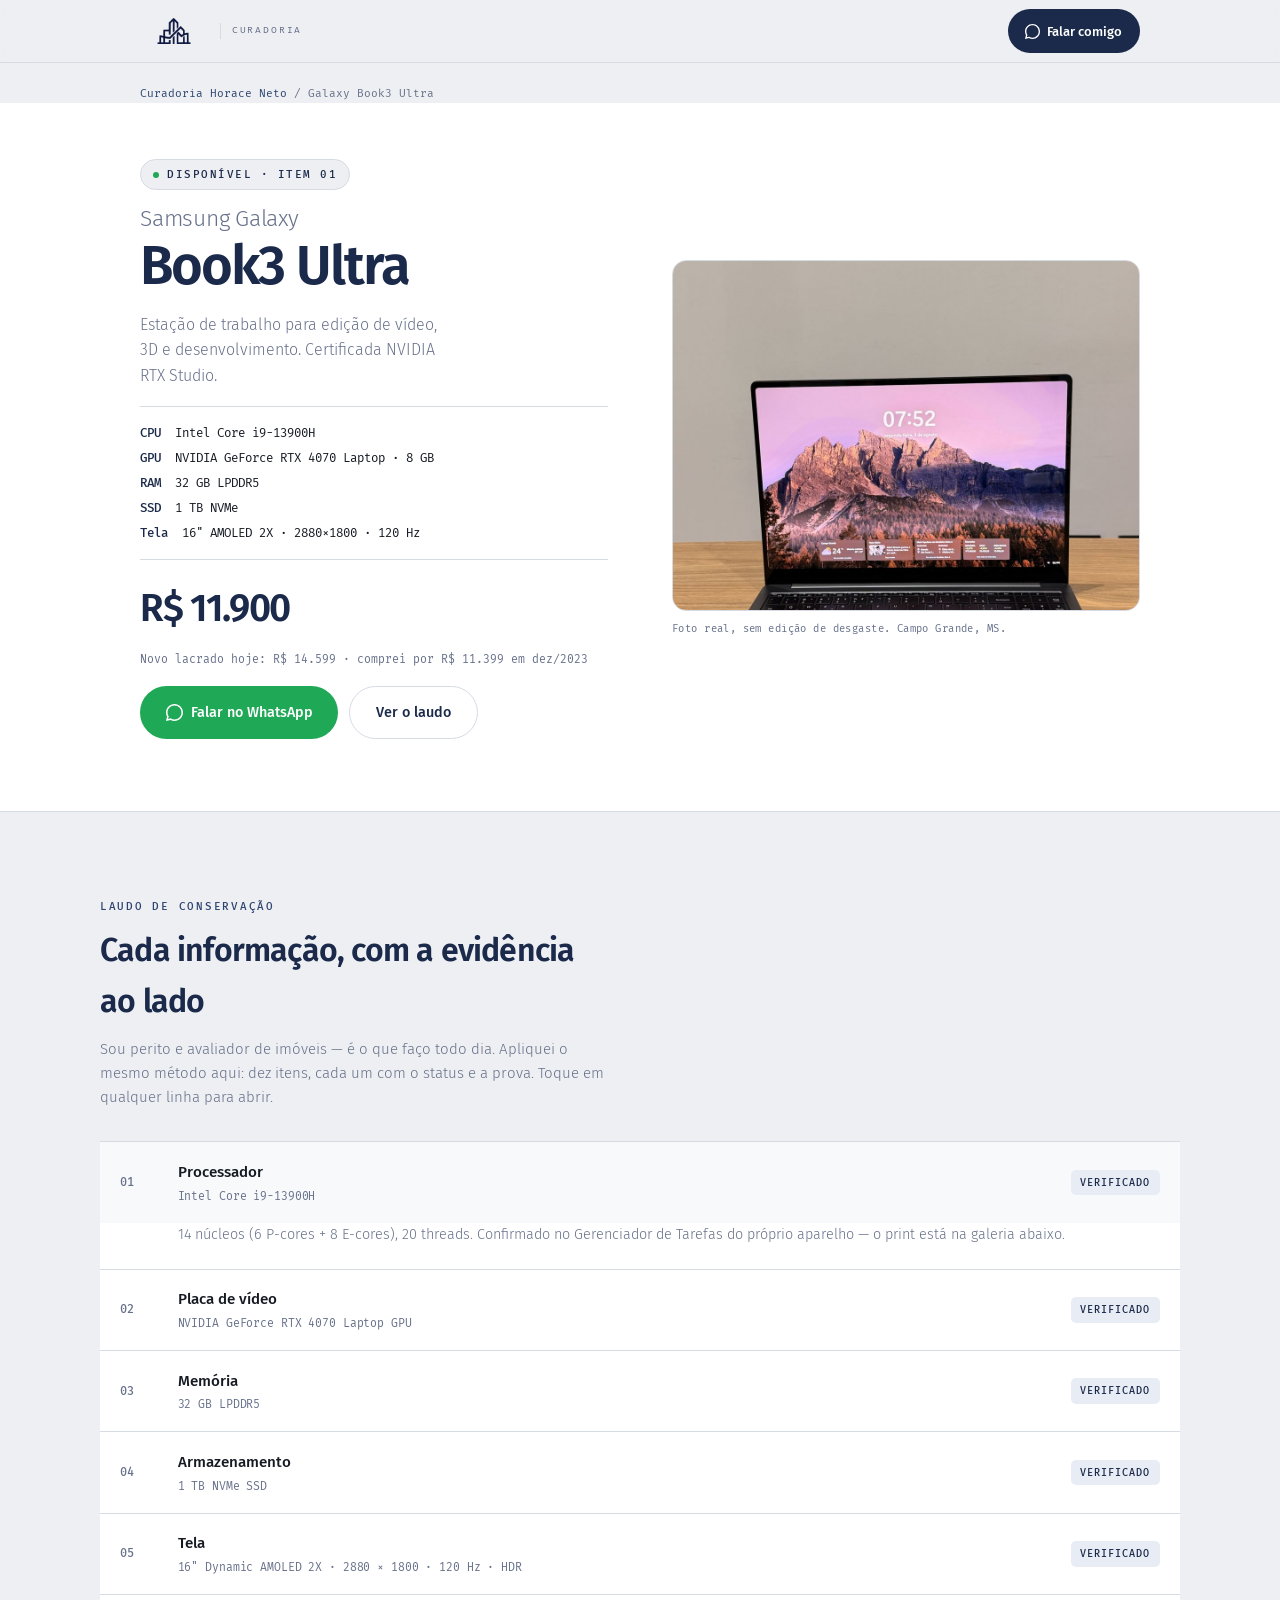
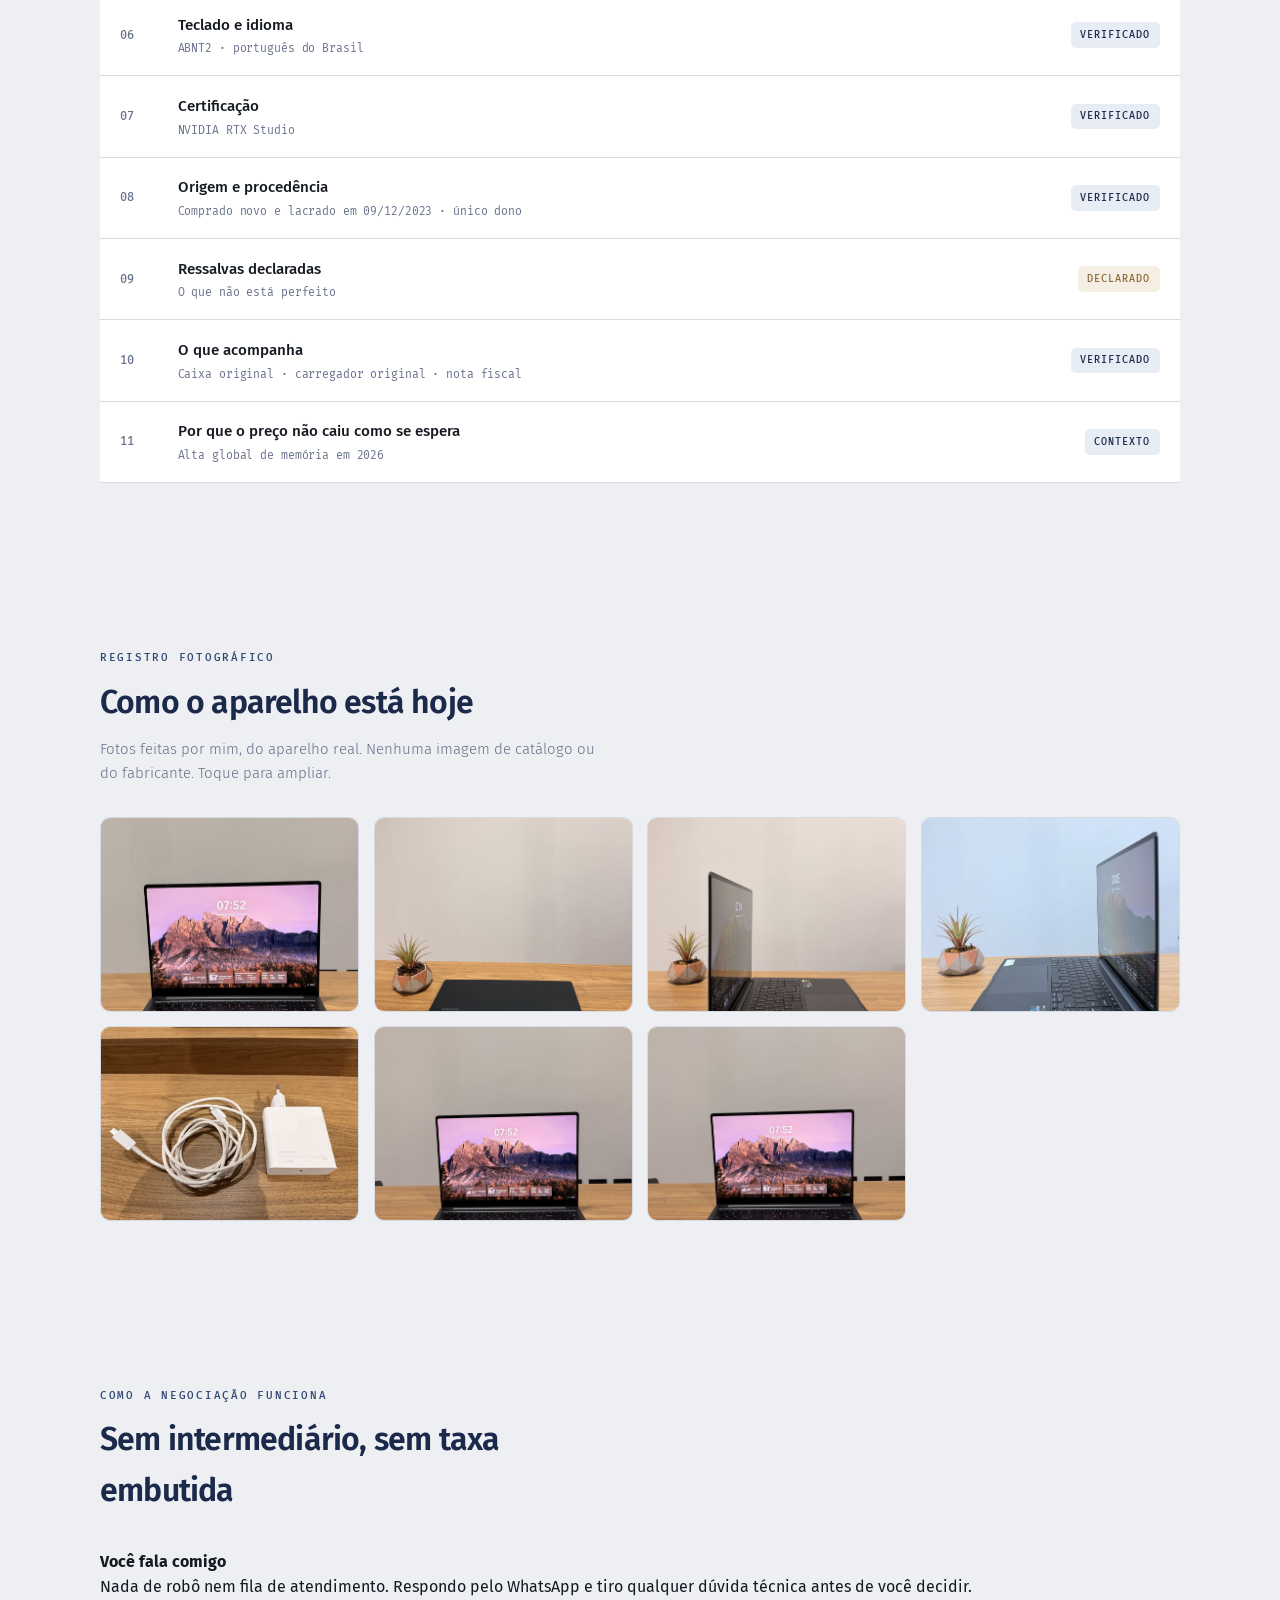
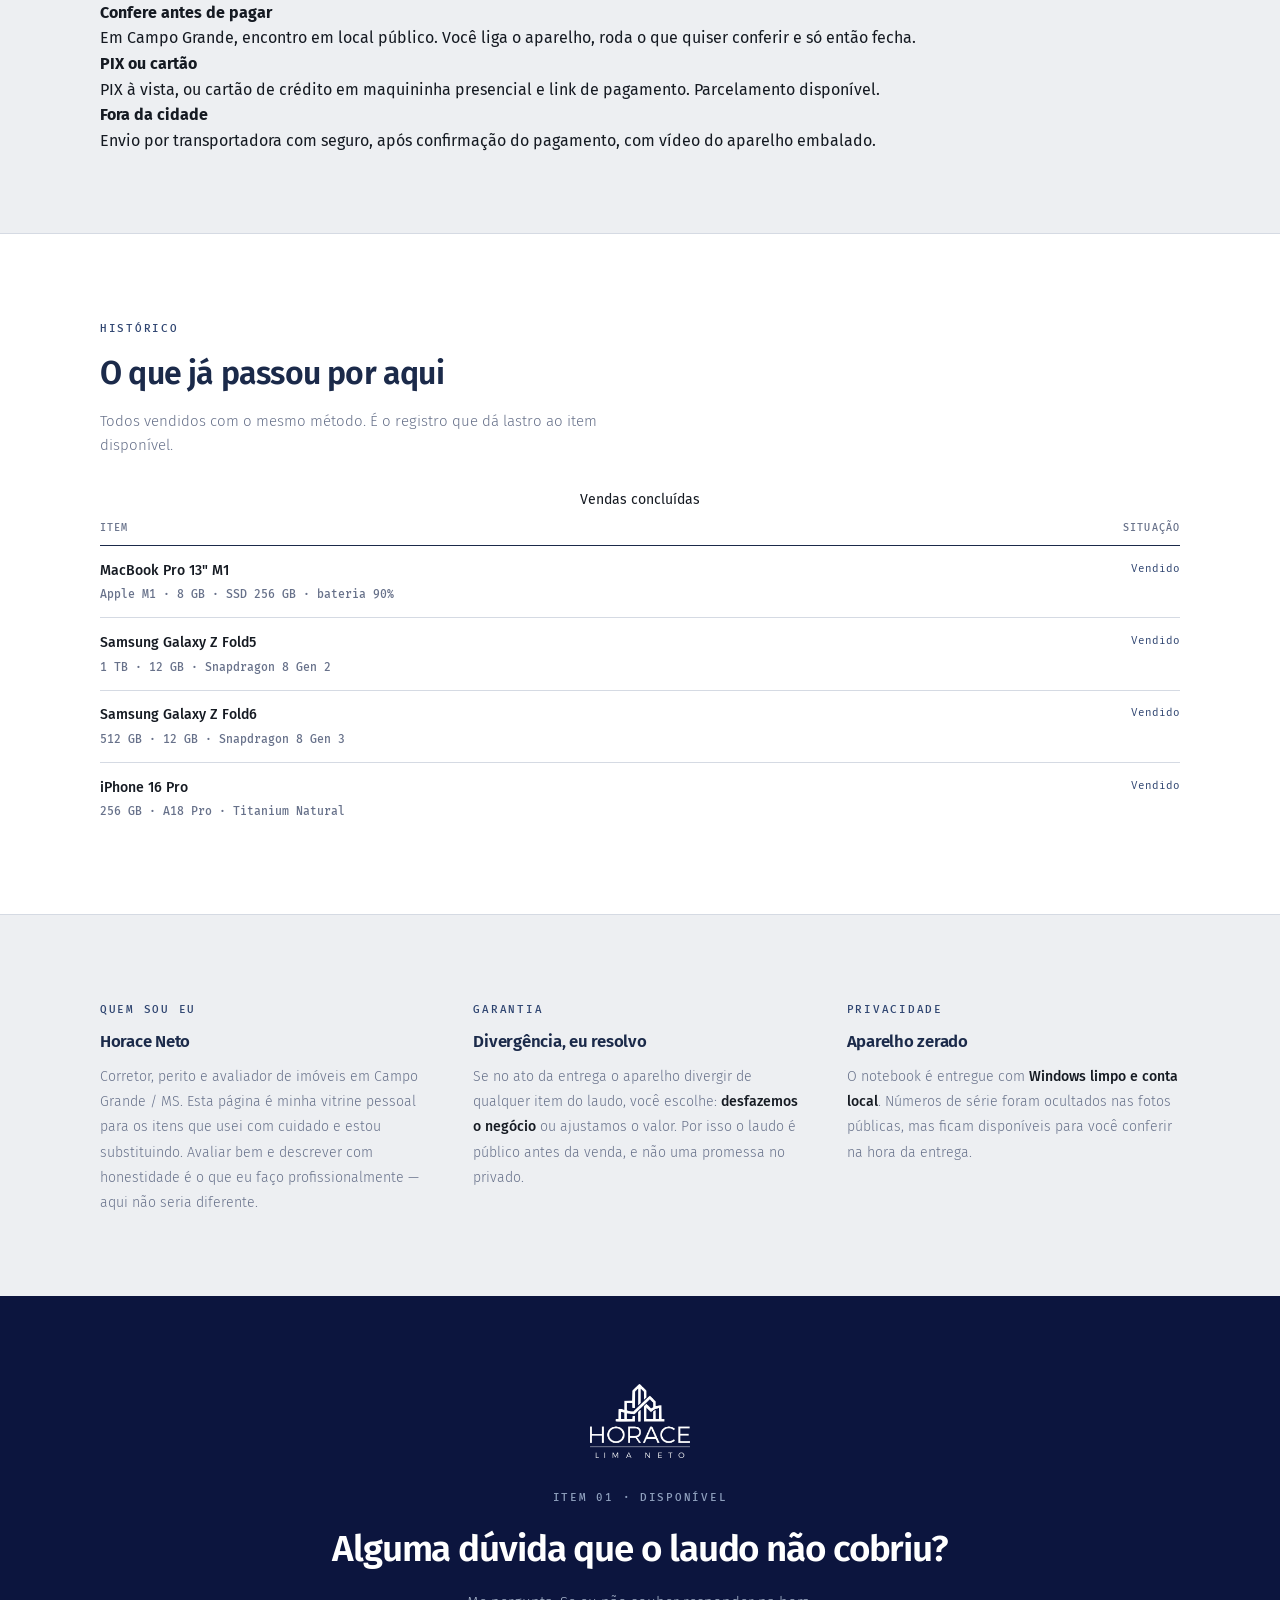
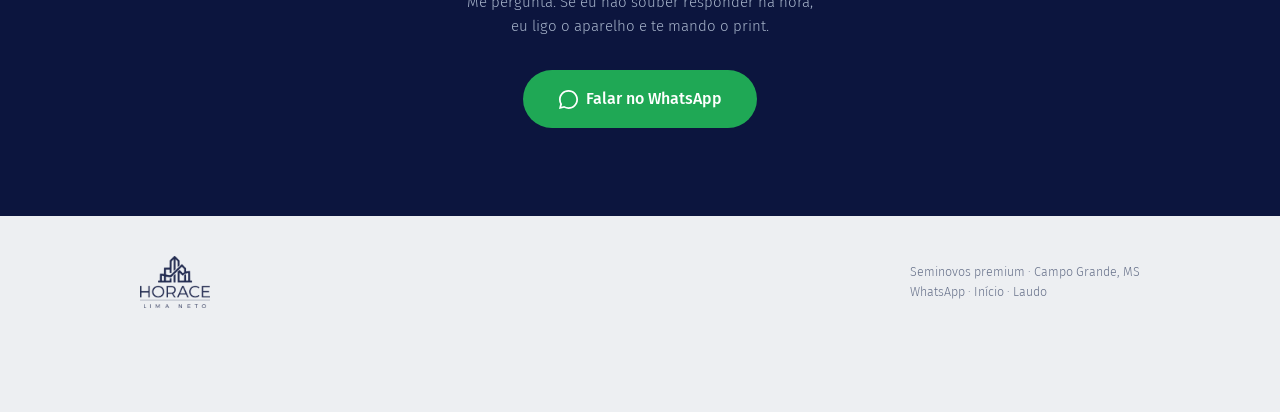
==== commit 609e3800: "Update book3-ultra.html" ====
--- a/book3-ultra.html
+++ b/book3-ultra.html
@@ -73,7 +73,7 @@
         <b>Tela</b> &nbsp;16" AMOLED 2X · 2880×1800 · 120 Hz
       </p>
       <span class="price-row">
-        <b class="price">R$ 12.500</b>
+        <b class="price">R$ 11.900</b>
         <span class="price-ref">Novo lacrado hoje: R$ 14.599 · comprei por R$ 11.399 em dez/2023</span>
       </span>
       <span class="acts">
@@ -273,7 +273,7 @@
 
 <!-- ============ BARRA FIXA MOBILE ============ -->
 <div class="bar">
-  <span class="bar-price"><b>R$ 12.500</b><span>Galaxy Book3 Ultra</span></span>
+  <span class="bar-price"><b>R$ 11.900</b><span>Galaxy Book3 Ultra</span></span>
   <a class="btn btn-wa" href="https://wa.me/5567999778448?text=Ol%C3%A1%2C%20Horace!%20Tenho%20interesse%20no%20Galaxy%20Book3%20Ultra." target="_blank" rel="noopener">Falar no WhatsApp</a>
 </div>
 
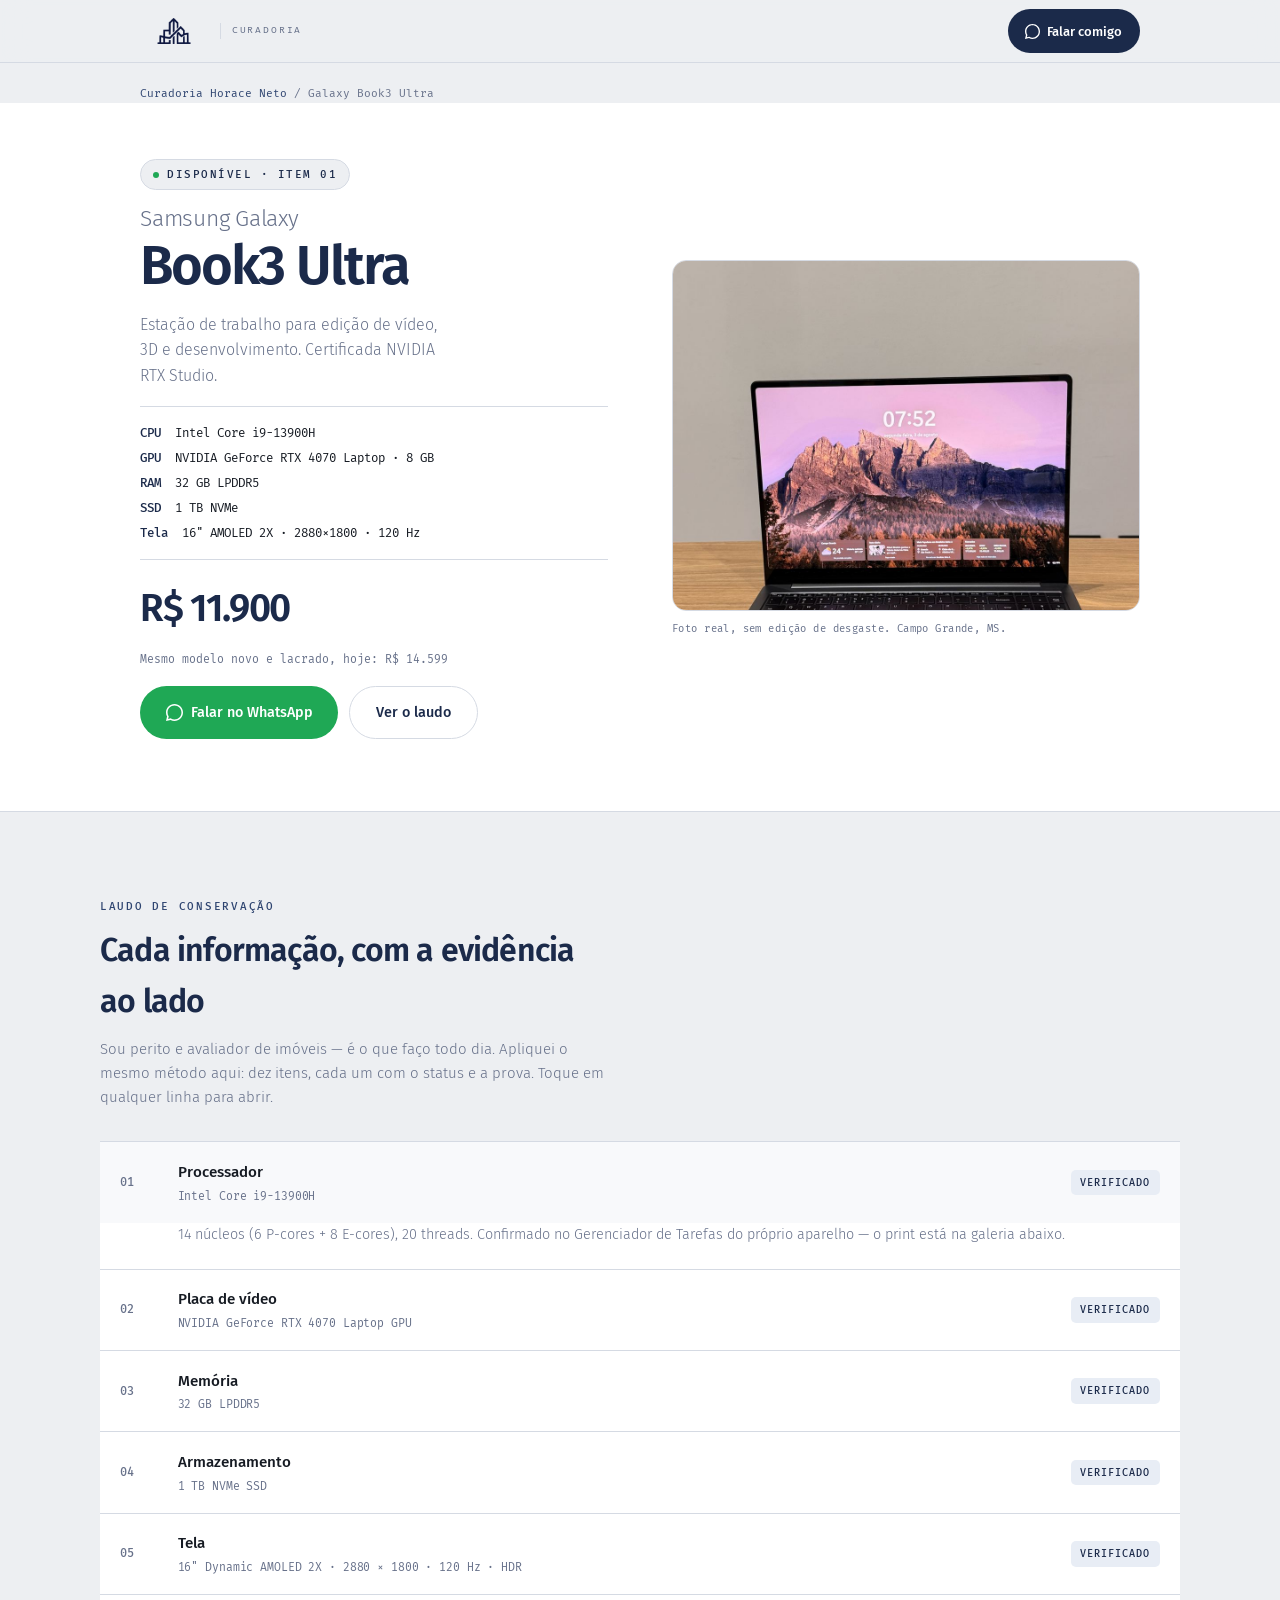
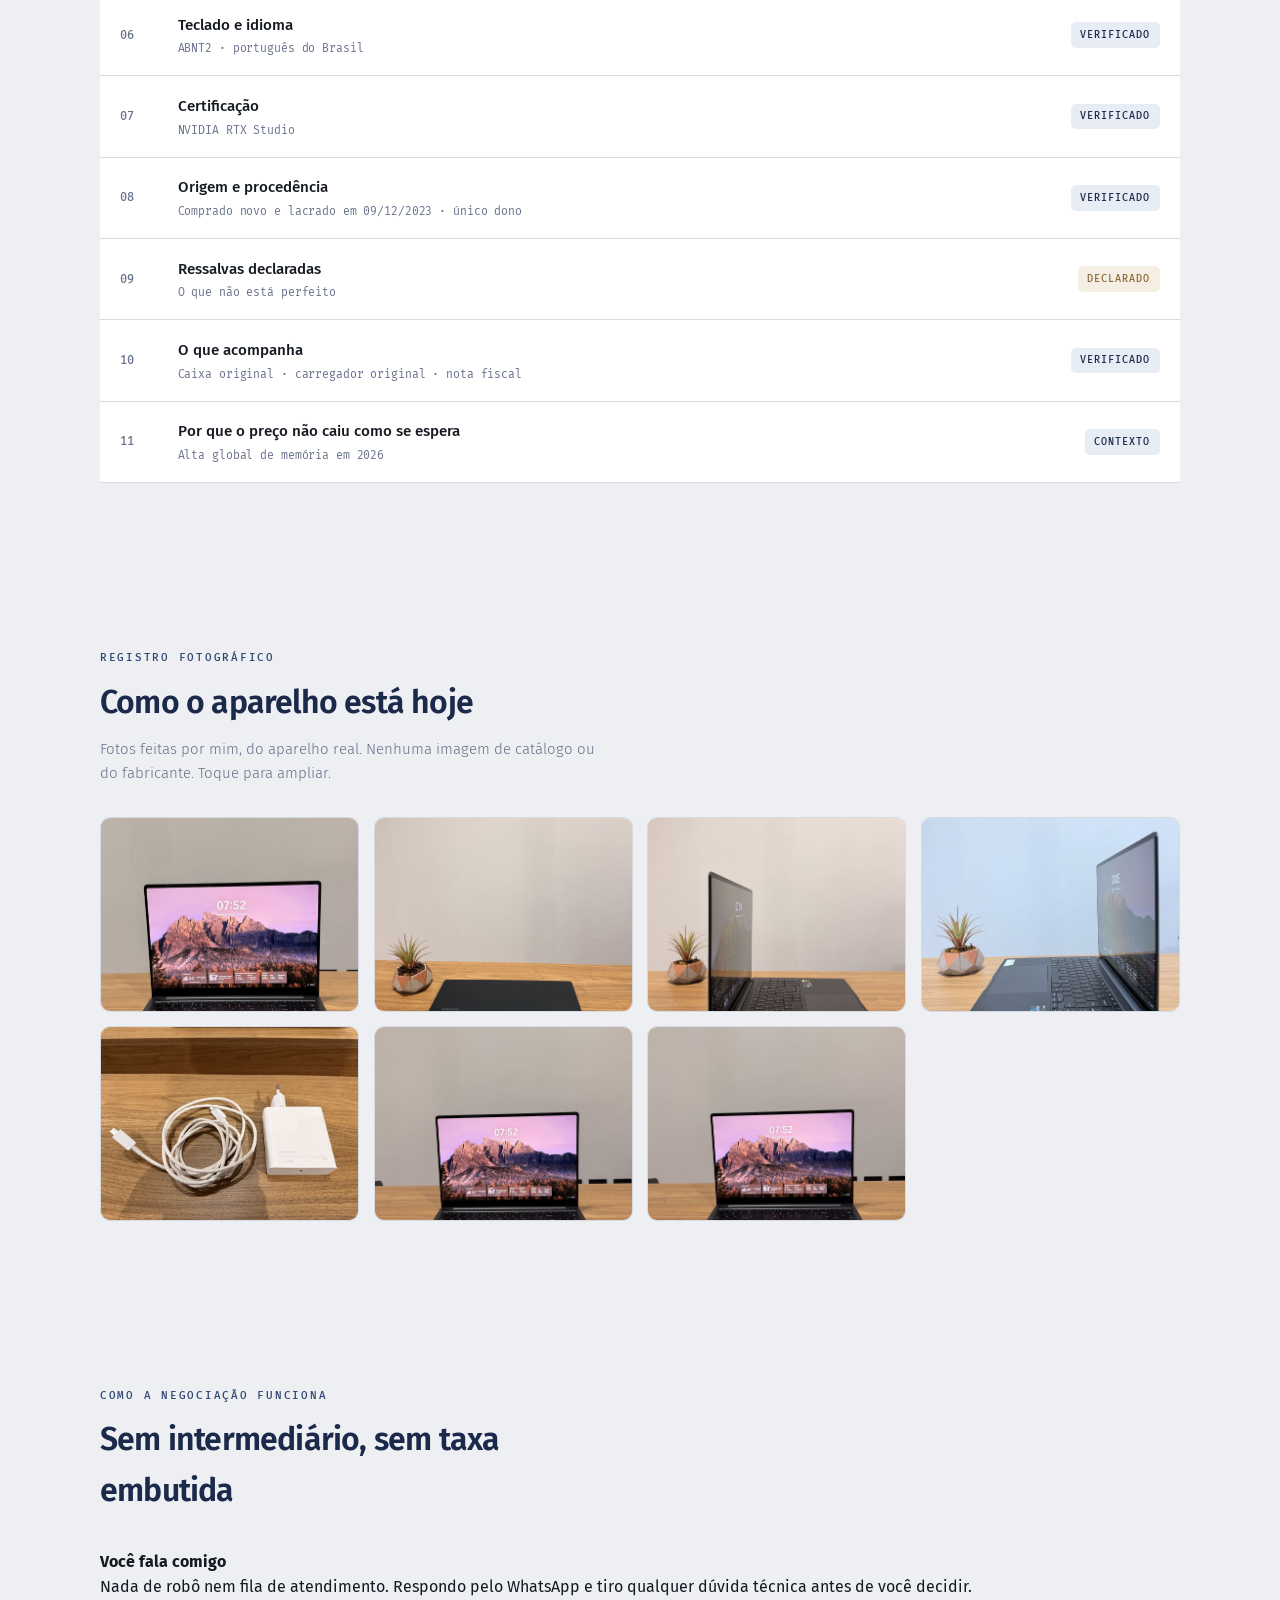
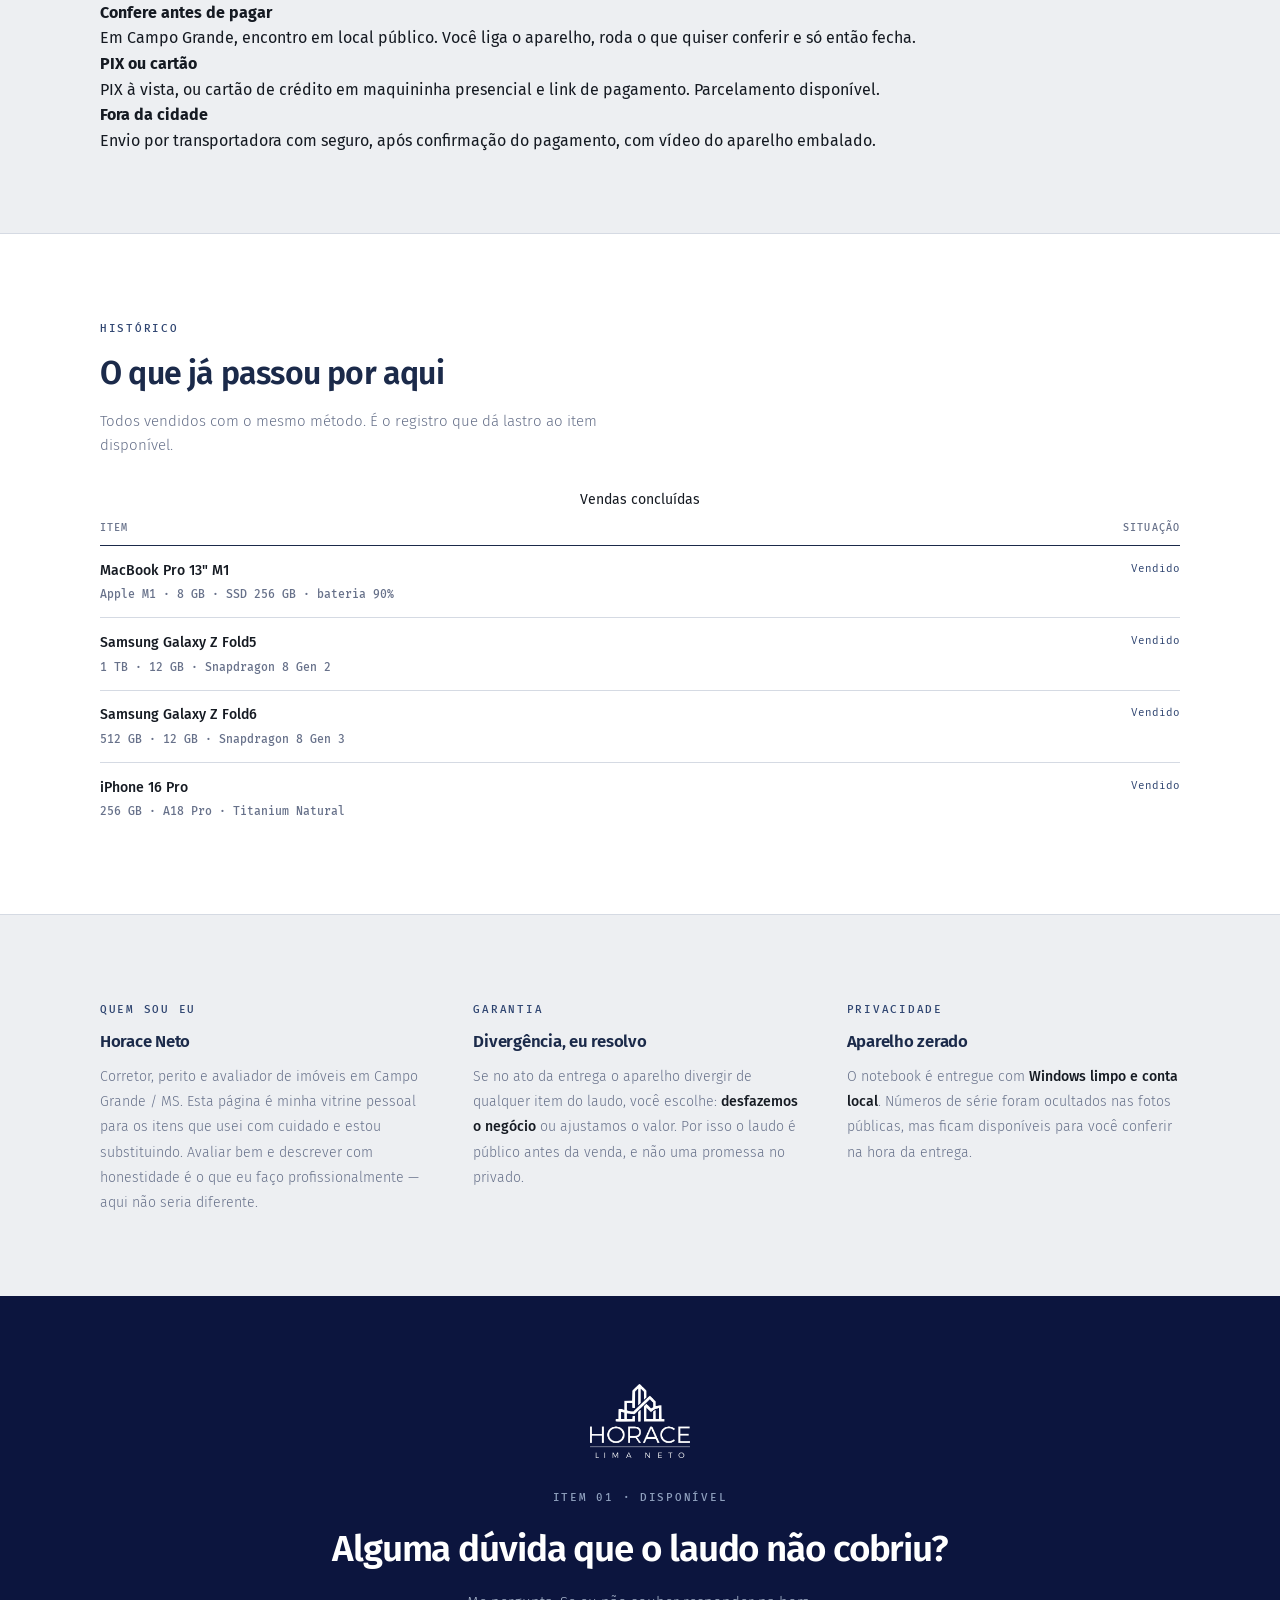
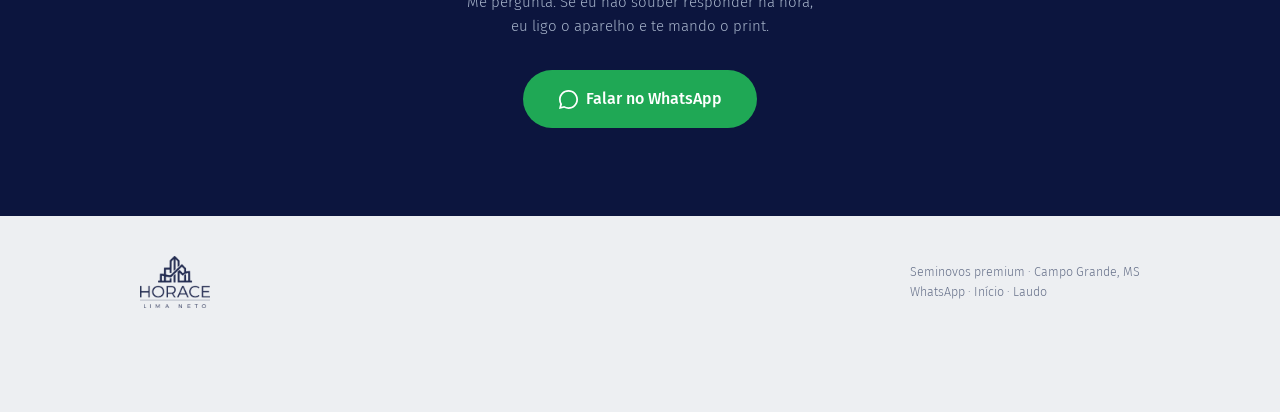
==== commit 13587c4f: "Update book3-ultra.html" ====
--- a/book3-ultra.html
+++ b/book3-ultra.html
@@ -74,7 +74,7 @@
       </p>
       <span class="price-row">
         <b class="price">R$ 11.900</b>
-        <span class="price-ref">Novo lacrado hoje: R$ 14.599 · comprei por R$ 11.399 em dez/2023</span>
+        <span class="price-ref">Mesmo modelo novo e lacrado, hoje: R$ 14.599</span>
       </span>
       <span class="acts">
         <a class="btn btn-wa" href="https://wa.me/5567999778448?text=Ol%C3%A1%2C%20Horace!%20Tenho%20interesse%20no%20Galaxy%20Book3%20Ultra." target="_blank" rel="noopener">
@@ -146,7 +146,7 @@
     <details class="item">
       <summary><span class="num">08</span><span class="item-name">Origem e procedência<small>Comprado novo e lacrado em 09/12/2023 · único dono</small></span><span class="chip chip-ok">Verificado</span></summary>
       <div class="item-body">
-        Comprado <strong>novo e lacrado direto da Samsung em 09 de dezembro de 2023</strong>, por R$ 11.399,40. Sempre comigo desde então — <strong>único dono</strong>. <strong>Acompanha a nota fiscal de compra em meu nome.</strong><br><br>
+        Comprado <strong>novo e lacrado direto da Samsung em 09 de dezembro de 2023</strong>. Sempre comigo desde então — <strong>único dono</strong>. <strong>Acompanha a nota fiscal de compra em meu nome.</strong><br><br>
         O adesivo de especificações no apoio de mão é o original de fábrica; nunca foi removido nem substituído.
       </div>
     </details>
@@ -298,7 +298,7 @@
   "offers":{
     "@type":"Offer",
     "priceCurrency":"BRL",
-    "price":"12500.00",
+    "price":"11900.00",
     "availability":"https://schema.org/InStock",
     "seller":{"@type":"Person","name":"Horace Neto"},
     "areaServed":"Campo Grande, MS"
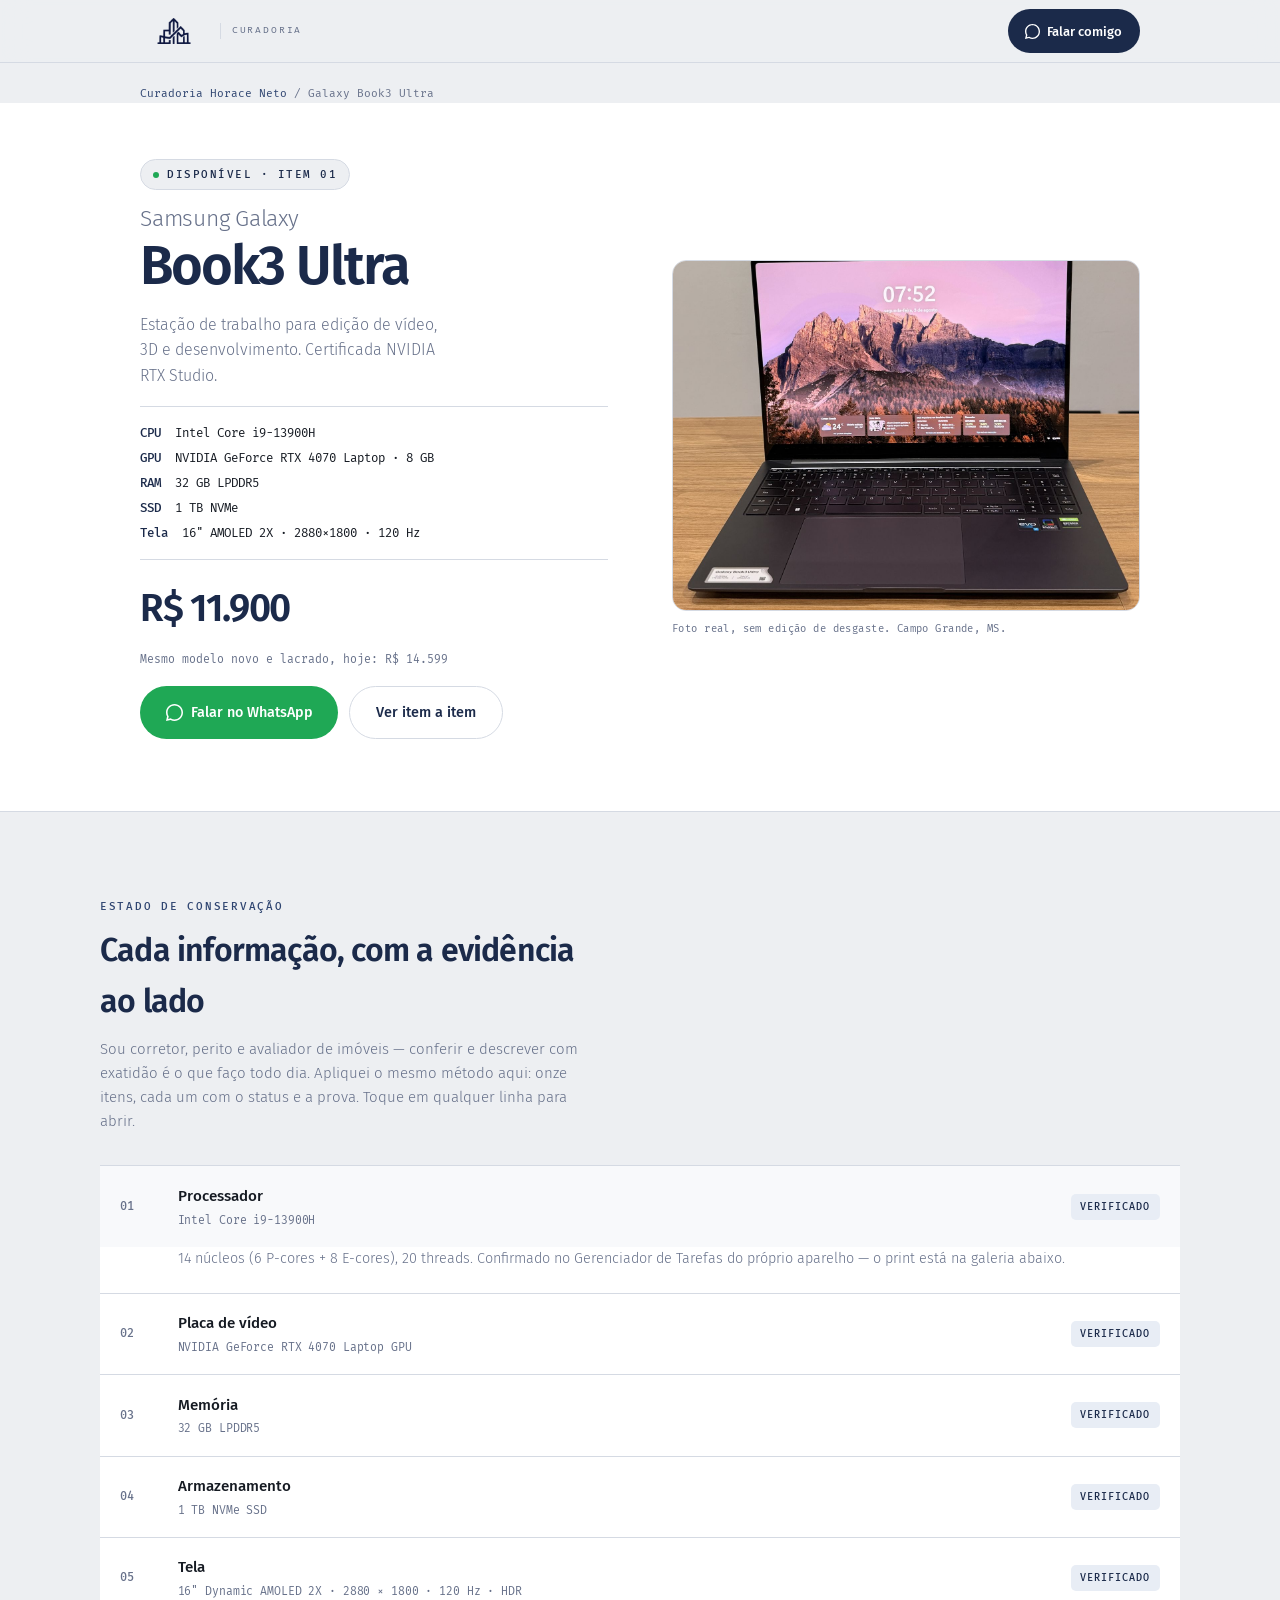
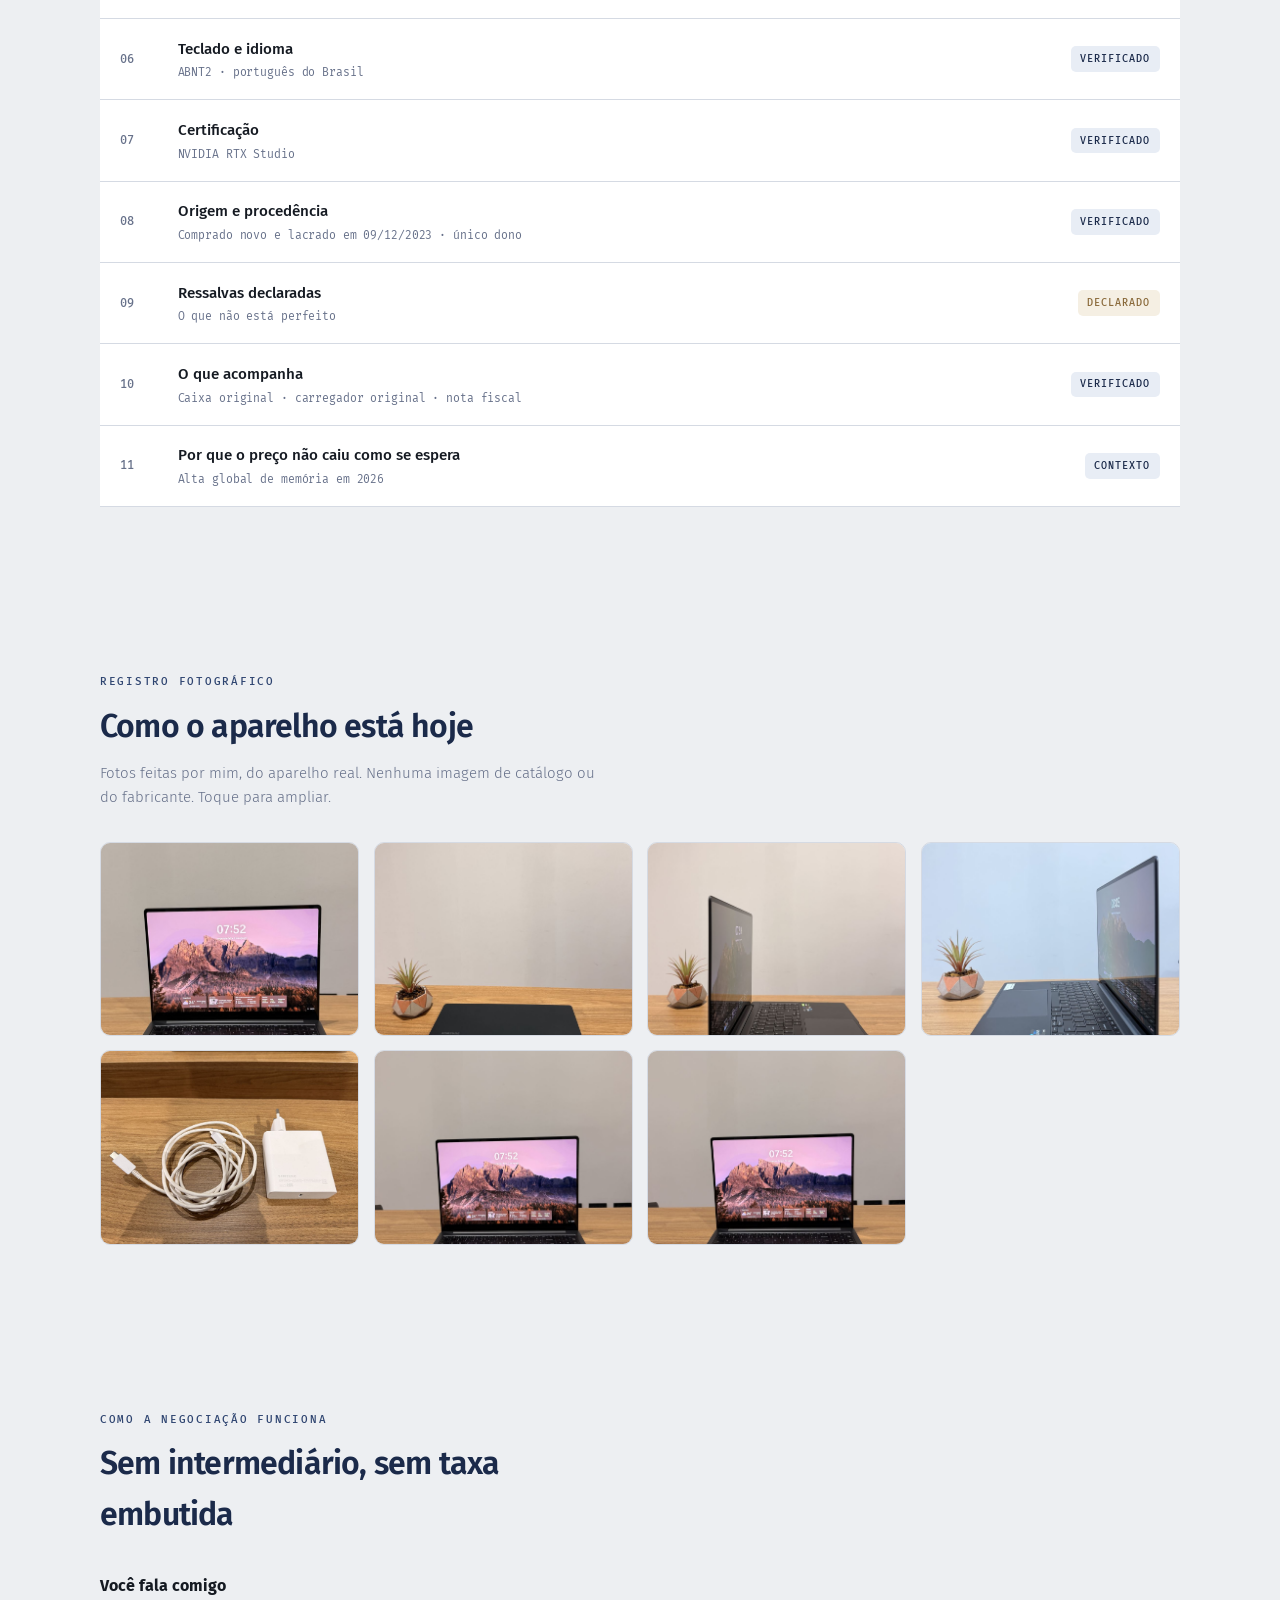
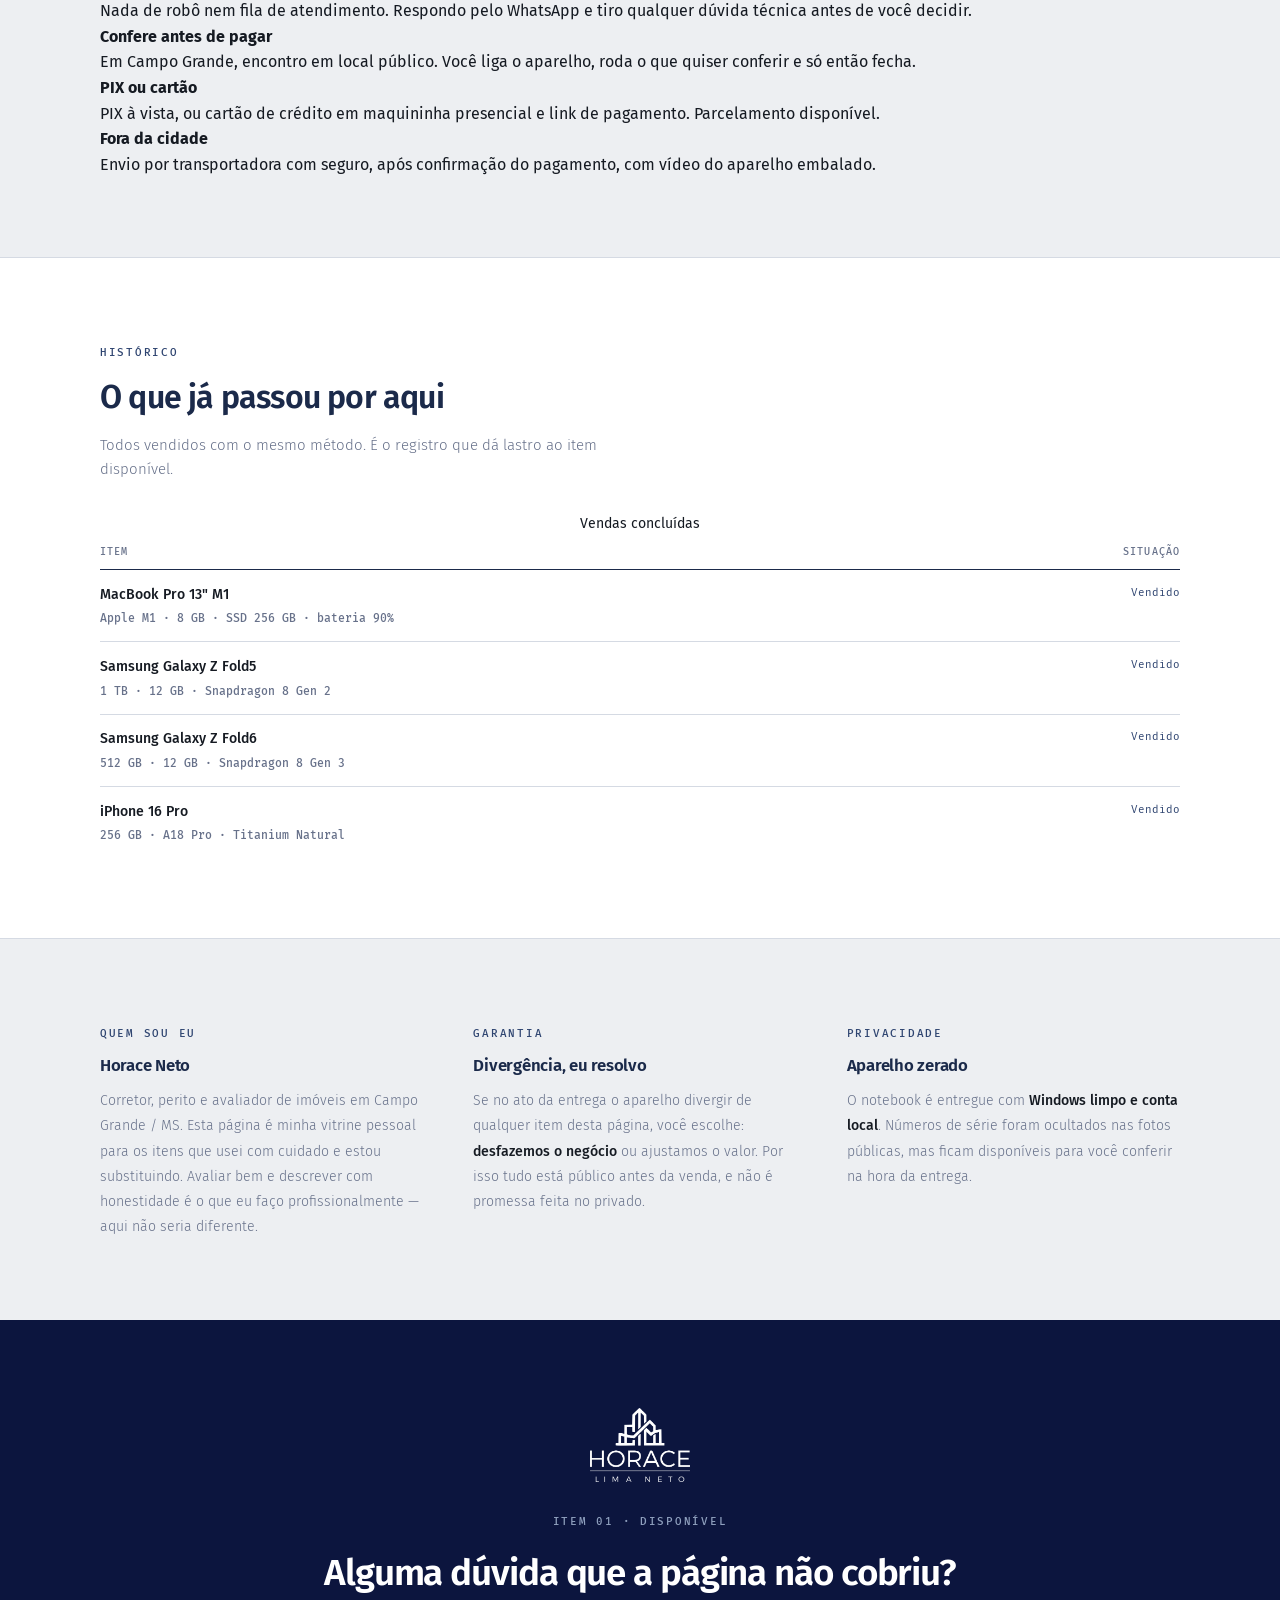
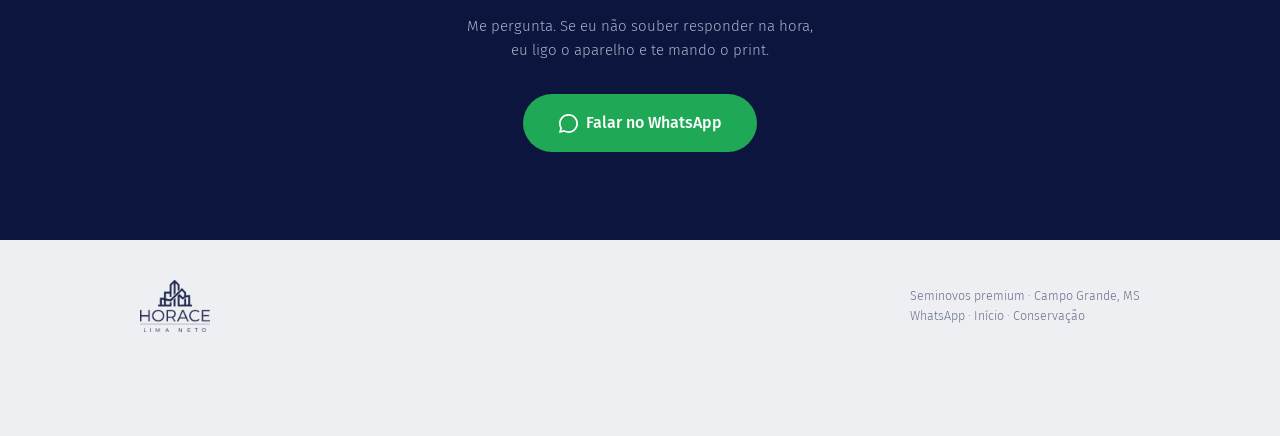
==== commit bd6e551f: "Horace Neto - Book3 Ultra" ====
--- a/book3-ultra.html
+++ b/book3-ultra.html
@@ -15,7 +15,7 @@
      ========================================================== -->
 
 <title>Galaxy Book3 Ultra · Curadoria Horace Neto — Campo Grande, MS</title>
-<meta name="description" content="Samsung Galaxy Book3 Ultra com laudo de conservação item a item: i9-13900H, RTX 4070 Laptop, 32 GB, 1 TB, tela AMOLED 16&quot;. Verificado, documentado e negociado direto com Horace Neto.">
+<meta name="description" content="Samsung Galaxy Book3 Ultra conferido item a item: i9-13900H, RTX 4070 Laptop, 32 GB, 1 TB, tela AMOLED 16&quot;. Verificado, documentado e negociado direto com Horace Neto.">
 <meta name="theme-color" content="#1B2A4A">
 <link rel="canonical" href="https://horaceneto.github.io/nettoshop/book3-ultra.html">
 
@@ -24,7 +24,7 @@
 <meta property="og:locale" content="pt_BR">
 <meta property="og:site_name" content="Curadoria Horace Neto">
 <meta property="og:title" content="Galaxy Book3 Ultra — i9, RTX 4070, 32 GB, AMOLED 16&quot;">
-<meta property="og:description" content="Estação de trabalho criativa com laudo de conservação item a item. Verificado e documentado.">
+<meta property="og:description" content="Estação de trabalho criativa, conferida item a item. Cada informação com a evidência ao lado.">
 <meta property="og:url" content="https://horaceneto.github.io/nettoshop/book3-ultra.html">
 <meta property="og:image" content="https://horaceneto.github.io/nettoshop/og-book3.jpg">
 <meta property="og:image:width" content="1200">
@@ -81,23 +81,23 @@
           <svg width="17" height="17" viewBox="0 0 24 24" fill="currentColor" aria-hidden="true"><path d="M12 0C5.373 0 0 5.373 0 12c0 2.091.536 4.06 1.479 5.775L0 24l6.388-1.448A11.934 11.934 0 0012 24c6.627 0 12-5.373 12-12S18.627 0 12 0zm0 21.818a9.817 9.817 0 01-5.002-1.372l-.359-.214-3.72.976.99-3.624-.234-.373A9.818 9.818 0 012.182 12C2.182 6.58 6.58 2.182 12 2.182S21.818 6.58 21.818 12 17.42 21.818 12 21.818z"/></svg>
           Falar no WhatsApp
         </a>
-        <a class="btn btn-out" href="#laudo">Ver o laudo</a>
+        <a class="btn btn-out" href="#laudo">Ver item a item</a>
       </span>
     </div>
 
     <figure class="hero-fig">
-      <span class="hero-img"><img src="book3-1.jpg" alt="Samsung Galaxy Book3 Ultra aberto, tela AMOLED acesa" width="800" height="600" fetchpriority="high"></span>
+      <span class="hero-img"><img src="book3-hero.jpg" alt="Samsung Galaxy Book3 Ultra aberto, tela AMOLED acesa" width="800" height="600" fetchpriority="high"></span>
       <figcaption>Foto real, sem edição de desgaste. Campo Grande, MS.</figcaption>
     </figure>
   </div>
 </header>
 
-<!-- ============ LAUDO ============ -->
+<!-- ============ CONSERVACAO ============ -->
 <section class="sec wrap" id="laudo">
   <div class="sec-head">
-    <span class="tag">Laudo de conservação</span>
+    <span class="tag">Estado de conservação</span>
     <h2>Cada informação, com a evidência ao lado</h2>
-    <p>Sou perito e avaliador de imóveis — é o que faço todo dia. Apliquei o mesmo método aqui: dez itens, cada um com o status e a prova. Toque em qualquer linha para abrir.</p>
+    <p>Sou corretor, perito e avaliador de imóveis — conferir e descrever com exatidão é o que faço todo dia. Apliquei o mesmo método aqui: onze itens, cada um com o status e a prova. Toque em qualquer linha para abrir.</p>
   </div>
 
   <div class="laudo">
@@ -243,7 +243,7 @@
     <div>
       <span class="tag">Garantia</span>
       <h3>Divergência, eu resolvo</h3>
-      <p>Se no ato da entrega o aparelho divergir de qualquer item do laudo, você escolhe: <strong>desfazemos o negócio</strong> ou ajustamos o valor. Por isso o laudo é público antes da venda, e não uma promessa no privado.</p>
+      <p>Se no ato da entrega o aparelho divergir de qualquer item desta página, você escolhe: <strong>desfazemos o negócio</strong> ou ajustamos o valor. Por isso tudo está público antes da venda, e não é promessa feita no privado.</p>
     </div>
     <div>
       <span class="tag">Privacidade</span>
@@ -257,9 +257,9 @@
 <section class="cta">
   <img src="assets/logo-white.png" alt="Horace Lima Neto" width="720" height="538" loading="lazy">
   <span class="tag">Item 01 · Disponível</span>
-  <h2>Alguma dúvida que o laudo não cobriu?</h2>
+  <h2>Alguma dúvida que a página não cobriu?</h2>
   <p>Me pergunta. Se eu não souber responder na hora, eu ligo o aparelho e te mando o print.</p>
-  <a class="btn btn-wa" href="https://wa.me/5567999778448?text=Ol%C3%A1%2C%20Horace!%20Li%20o%20laudo%20do%20Galaxy%20Book3%20Ultra%20e%20tenho%20uma%20d%C3%BAvida." target="_blank" rel="noopener" style="font-size:1rem;padding:1rem 2.2rem">
+  <a class="btn btn-wa" href="https://wa.me/5567999778448?text=Ol%C3%A1%2C%20Horace!%20Vi%20a%20p%C3%A1gina%20do%20Galaxy%20Book3%20Ultra%20e%20tenho%20uma%20d%C3%BAvida." target="_blank" rel="noopener" style="font-size:1rem;padding:1rem 2.2rem">
     <svg width="19" height="19" viewBox="0 0 24 24" fill="currentColor" aria-hidden="true"><path d="M12 0C5.373 0 0 5.373 0 12c0 2.091.536 4.06 1.479 5.775L0 24l6.388-1.448A11.934 11.934 0 0012 24c6.627 0 12-5.373 12-12S18.627 0 12 0zm0 21.818a9.817 9.817 0 01-5.002-1.372l-.359-.214-3.72.976.99-3.624-.234-.373A9.818 9.818 0 012.182 12C2.182 6.58 6.58 2.182 12 2.182S21.818 6.58 21.818 12 17.42 21.818 12 21.818z"/></svg>
     Falar no WhatsApp
   </a>
@@ -268,7 +268,7 @@
 <footer class="ft">
   <img src="assets/logo-navy.png" alt="Horace Lima Neto" width="720" height="538" loading="lazy">
   <p>Seminovos premium · Campo Grande, MS<br>
-     <a href="https://wa.me/5567999778448" target="_blank" rel="noopener">WhatsApp</a> · <a href="index.html">Início</a> · <a href="#laudo">Laudo</a></p>
+     <a href="https://wa.me/5567999778448" target="_blank" rel="noopener">WhatsApp</a> · <a href="index.html">Início</a> · <a href="#laudo">Conservação</a></p>
 </footer>
 
 <!-- ============ BARRA FIXA MOBILE ============ -->
